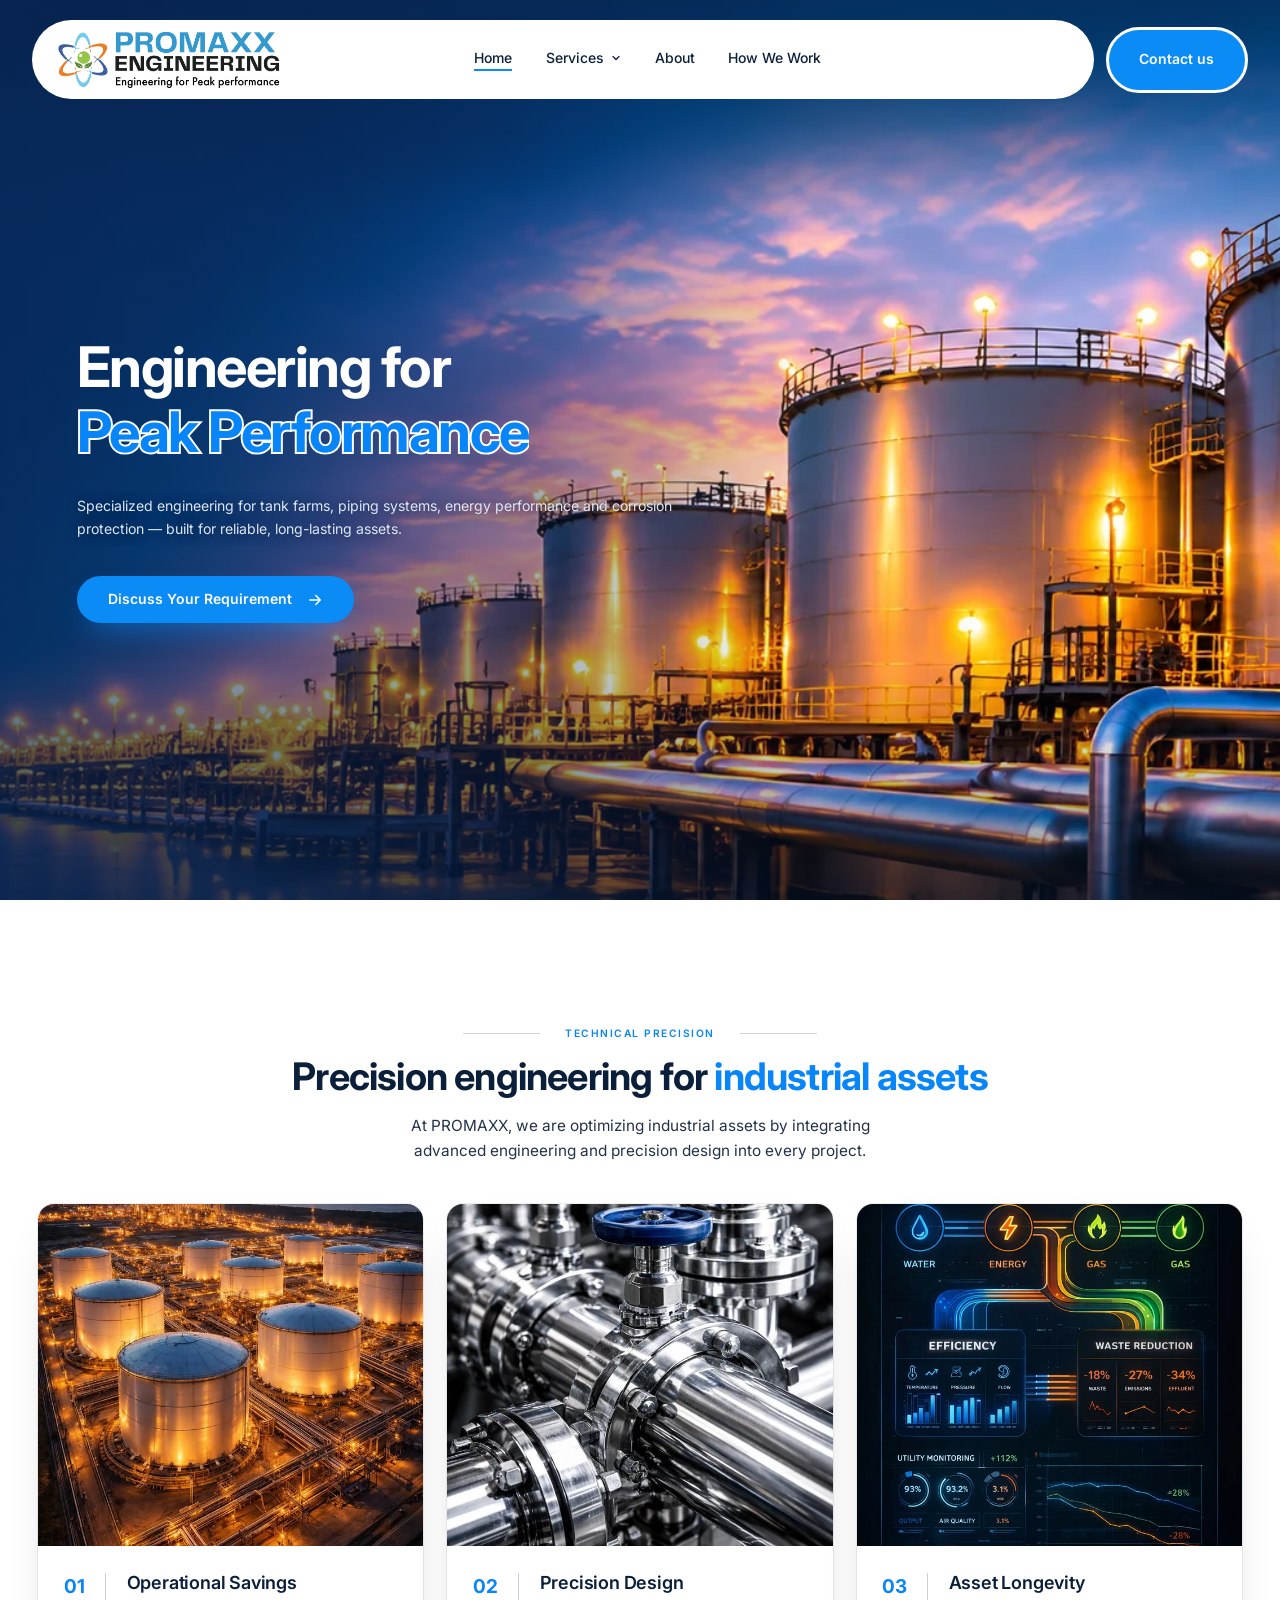
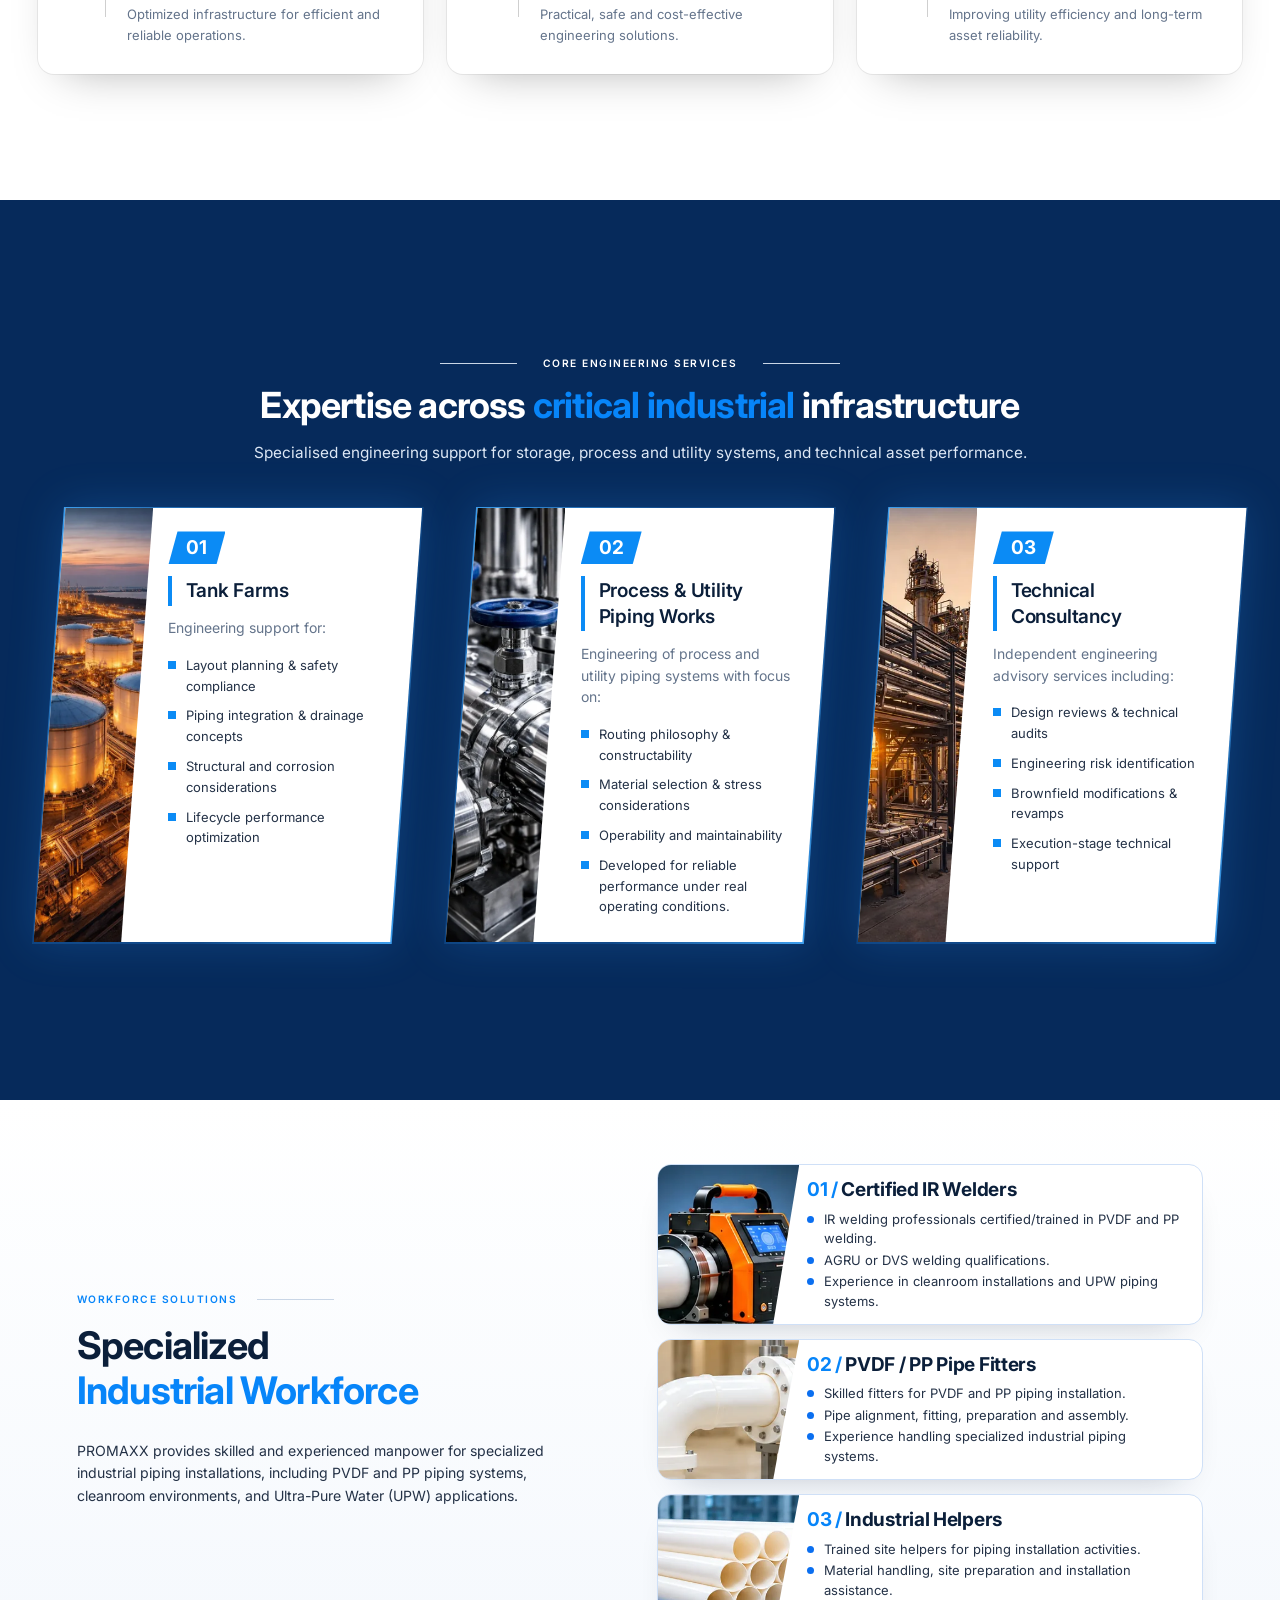
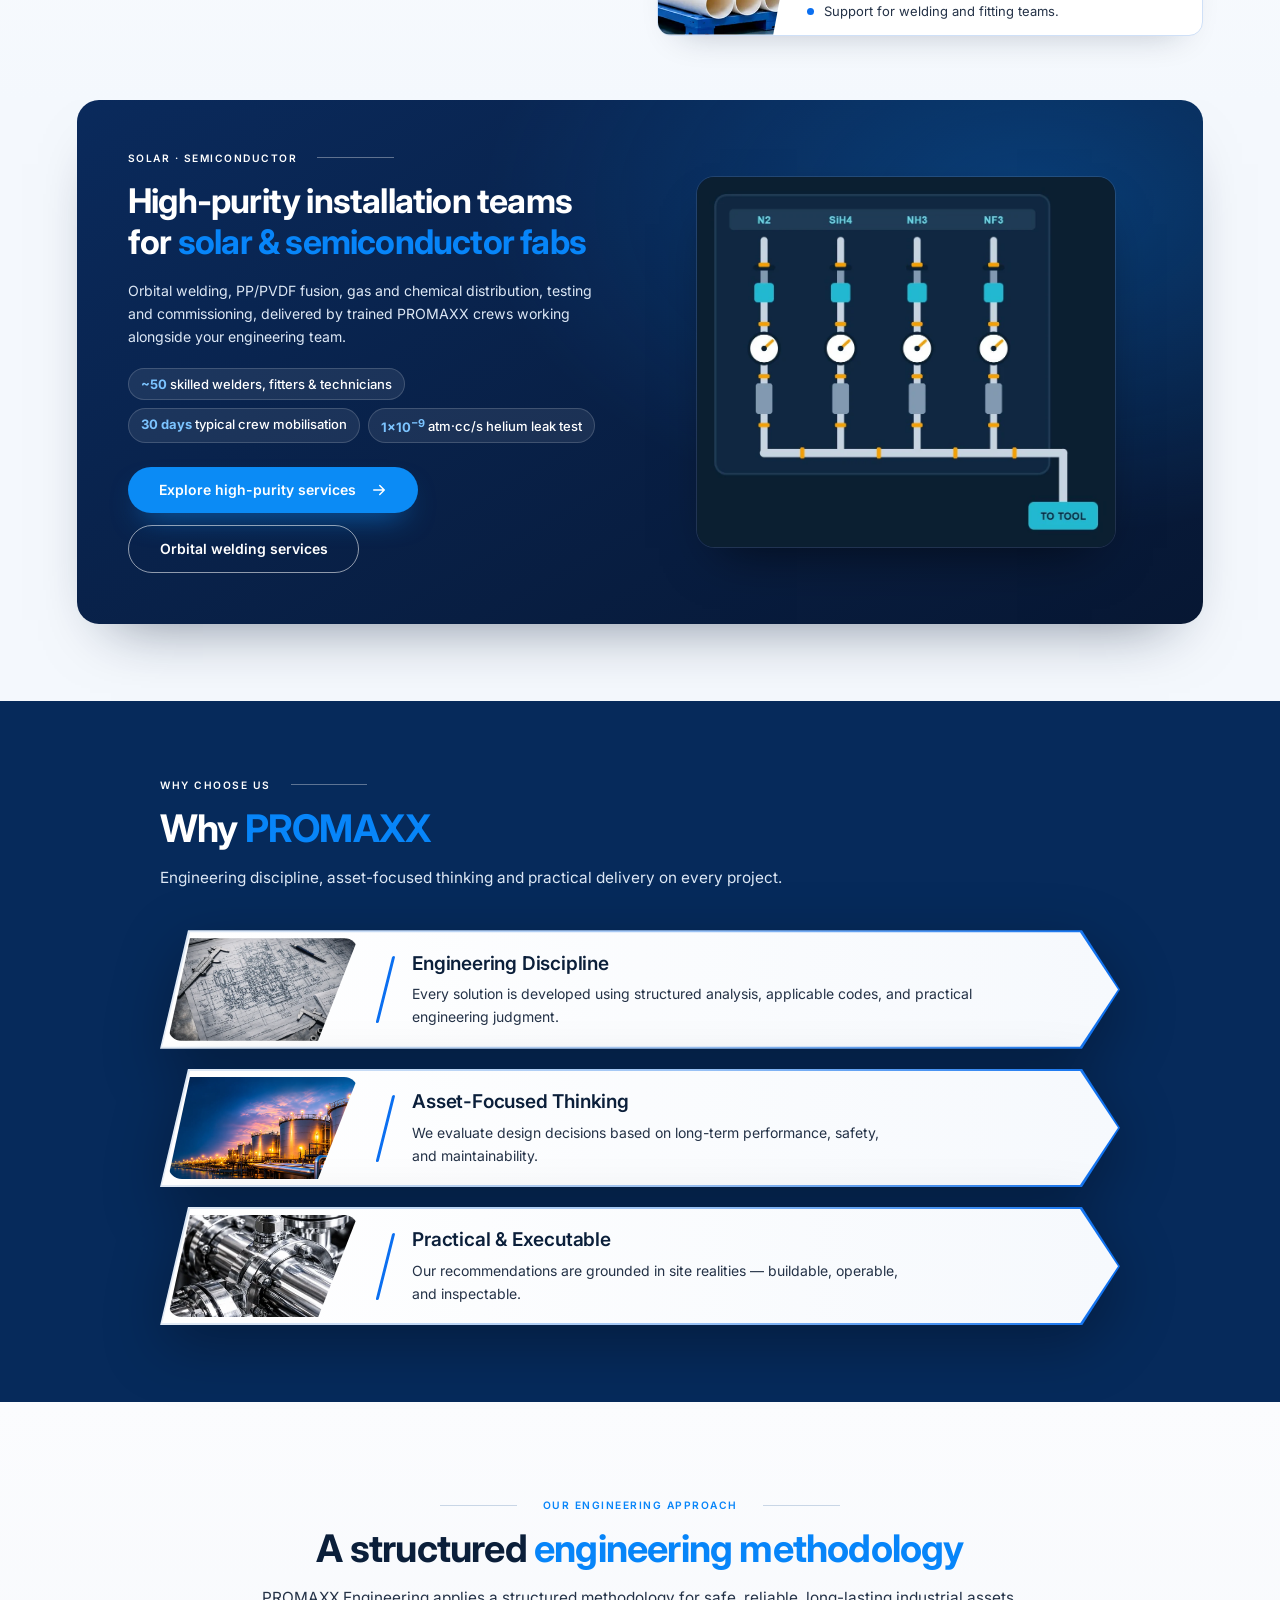
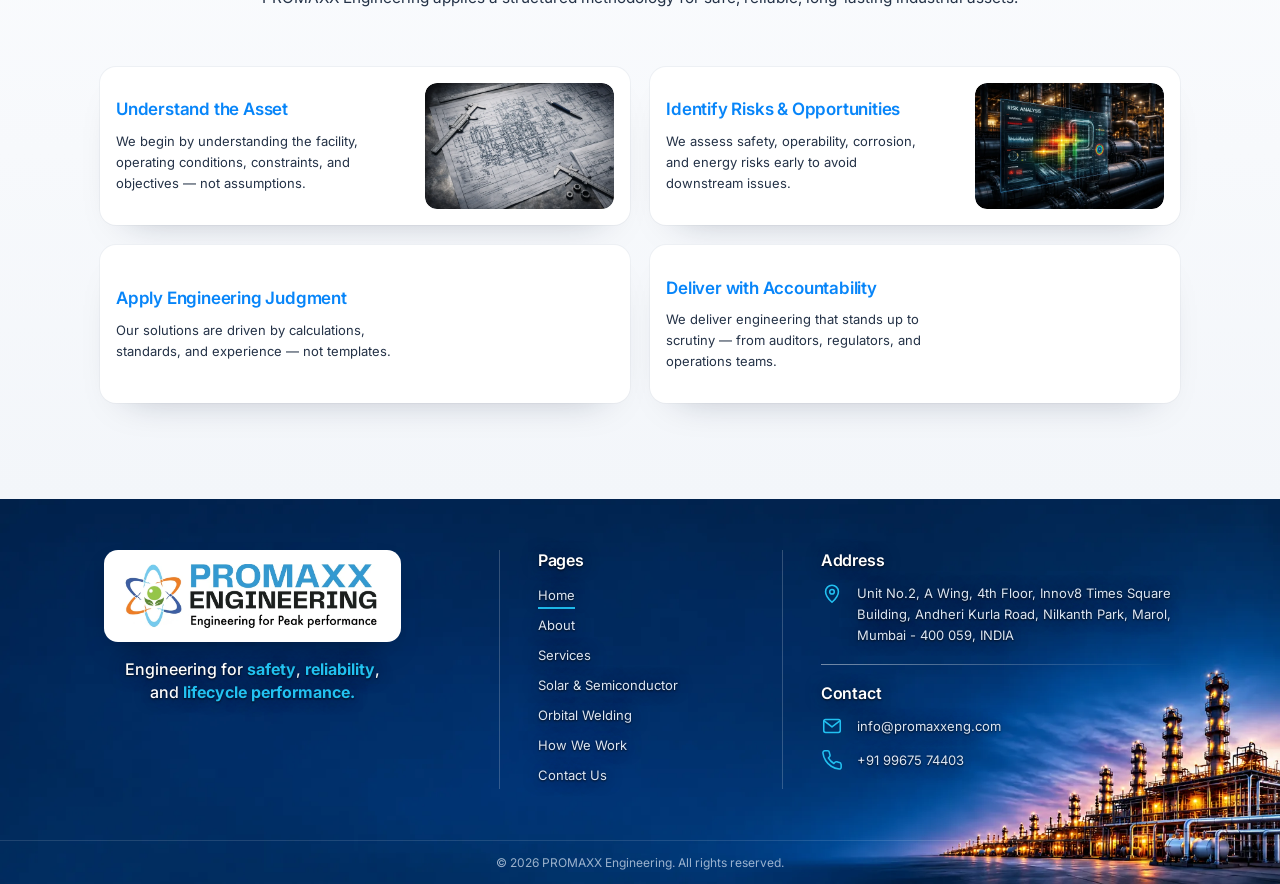
==== docs/index.html @ 9a7be591 "Move hosting to GitHub Pages: publish from docs/ on main Netlify Free now forces a "Powered by Netli" ====
<!DOCTYPE html>
<html lang="en">
<head>
<meta charset="utf-8">
<meta name="viewport" content="width=device-width, initial-scale=1">
<title>PROMAXX Engineering | Engineering for Peak Performance</title>
<meta name="description" content="PROMAXX Engineering delivers specialised engineering for tank farms, process and utility piping, technical consultancy and skilled industrial workforce — built for safe, reliable, long-lasting assets. Mumbai, India.">
<meta name="theme-color" content="#062a5b">
<link rel="canonical" href="https://promaxxeng.com/">
<meta property="og:type" content="website">
<meta property="og:site_name" content="PROMAXX Engineering">
<meta property="og:title" content="PROMAXX Engineering | Engineering for Peak Performance">
<meta property="og:description" content="Specialised engineering for tank farms, piping systems, energy performance and corrosion protection — built for reliable, long-lasting assets.">
<meta property="og:url" content="https://promaxxeng.com/">
<meta property="og:image" content="https://promaxxeng.com/og-image.jpg">
<meta property="og:image:width" content="1200">
<meta property="og:image:height" content="630">
<meta name="twitter:card" content="summary_large_image">
<link rel="icon" href="favicon.ico" sizes="any">
<link rel="icon" href="favicon-32.png" type="image/png" sizes="32x32">
<link rel="apple-touch-icon" href="apple-touch-icon.png">
<link rel="manifest" href="site.webmanifest">
<link rel="preconnect" href="https://fonts.googleapis.com">
<link rel="preconnect" href="https://fonts.gstatic.com" crossorigin>
<link href="https://fonts.googleapis.com/css2?family=Inter:wght@400;500;600;700;800&display=swap" rel="stylesheet">
<link rel="preload" as="image" href="img/home-hero-tanks-hd.webp" fetchpriority="high">
<link rel="stylesheet" href="css/style.css">
<script>
  (function (d) {
    if (window.matchMedia && !matchMedia('(prefers-reduced-motion: reduce)').matches && 'IntersectionObserver' in window) {
      d.documentElement.classList.add('motion');
      setTimeout(function () { if (!window.__promaxx) d.documentElement.classList.remove('motion'); }, 4000);
    }
  })(document);
</script>
<script type="application/ld+json">
{
  "@context": "https://schema.org",
  "@type": "ProfessionalService",
  "name": "PROMAXX Engineering",
  "slogan": "Engineering for Peak Performance",
  "url": "https://promaxxeng.com/",
  "logo": "https://promaxxeng.com/img/promaxx-logo.png",
  "image": "https://promaxxeng.com/og-image.jpg",
  "email": "info@promaxxeng.com",
  "telephone": "+91 99675 74403",
  "address": {
    "@type": "PostalAddress",
    "streetAddress": "Unit No.2, A Wing, 4th Floor, Innov8 Times Square Building, Andheri Kurla Road, Nilkanth Park, Marol",
    "addressLocality": "Mumbai",
    "postalCode": "400059",
    "addressRegion": "Maharashtra",
    "addressCountry": "IN"
  }
}
</script>
</head>
<body class="page-home">
<a class="skip-link" href="#main">Skip to content</a>
<div class="page">

<!-- ============================== HERO ============================== -->
<header class="hero hero-home" data-parallax-root>
  <div class="hero-media">
    <div class="slot kenburns" data-parallax>
      <img src="img/home-hero-tanks-hd.webp" width="2172" height="724" alt="Illuminated storage tank farm at dusk" fetchpriority="high" decoding="async">
    </div>
  </div>
  <div class="hero-light" aria-hidden="true"></div>
  <div class="hero-shade" aria-hidden="true"></div>

  <nav class="nav" data-reveal="fade" aria-label="Main">
    <div class="nav-pill">
      <a class="nav-logo" data-reveal="up" data-reveal-delay="100" href="index.html" aria-label="PROMAXX Engineering home">
        <img src="img/promaxx-logo.webp" width="869" height="216" alt="PROMAXX Engineering — Engineering for Peak performance">
      </a>
      <div class="nav-links" data-reveal-stagger="up" data-reveal-delay="200" data-reveal-step="100">
        <a href="index.html" aria-current="page">Home</a>
        <div class="nav-dd">
          <button class="nav-dd-btn" type="button" aria-expanded="false" aria-controls="dd-services">Services<svg width="12" height="12" viewBox="0 0 24 24" fill="none" stroke="currentColor" stroke-width="2.4" stroke-linecap="round" stroke-linejoin="round" aria-hidden="true"><path d="M6 9l6 6 6-6"/></svg></button>
          <div class="nav-dd-panel" id="dd-services">
            <a href="#services"><b>Core engineering</b><span>Tank farms, process piping, consultancy</span></a>
            <a href="solar-semiconductor.html"><b>Solar &amp; Semiconductor</b><span>High-purity installation teams</span></a>
            <a href="orbital-welding.html"><b>Orbital Welding</b><span>UHP gas lines and EP tubing</span></a>
          </div>
        </div>
        <a href="#why">About</a>
        <a href="#approach">How We Work</a>
      </div>
      <button class="nav-burger" type="button" aria-label="Open menu" aria-expanded="false" aria-controls="mobile-menu">
        <span></span><span></span><span></span>
      </button>
    </div>
    <a class="nav-cta" data-reveal="scale" data-reveal-delay="450" href="contact.html">Contact us</a>
  </nav>
  <div class="mobile-menu" id="mobile-menu">
    <a href="index.html" aria-current="page">Home</a>
    <span class="mm-label">Services</span>
    <a class="mm-sub" href="#services">Core engineering</a>
    <a class="mm-sub" href="solar-semiconductor.html">Solar &amp; Semiconductor</a>
    <a class="mm-sub" href="orbital-welding.html">Orbital Welding</a>
    <a href="#why">About</a>
    <a href="#approach">How We Work</a>
    <a class="mm-cta" href="contact.html">Contact us</a>
  </div>

  <div class="hero-body">
    <h1 class="hv hv-blue static">
      <span class="line"><span data-mask="200">Engineering for</span></span>
      <span class="line"><span data-mask="450" class="accent">Peak Performance</span></span>
    </h1>
    <p class="hero-text hv hv-white" data-reveal="up" data-reveal-delay="700">Specialized engineering for tank farms, piping systems, energy performance and corrosion protection — built for reliable, long-lasting assets.</p>
    <a class="btn-primary hc" data-reveal="up" data-reveal-delay="900" href="contact.html">Discuss Your Requirement<svg class="arrow" width="18" height="18" viewBox="0 0 24 24" fill="none" stroke="currentColor" stroke-width="2" stroke-linecap="round" stroke-linejoin="round" aria-hidden="true"><path d="M5 12h14M13 6l6 6-6 6"/></svg></a>
  </div>
</header>

<main id="main">

<!-- ============================== INTRO ============================== -->
<section class="intro" aria-labelledby="intro-title">
  <div class="eyebrow" data-reveal="up"><span class="ln"></span><span class="lbl">TECHNICAL PRECISION</span><span class="ln"></span></div>
  <h2 class="h2" id="intro-title" data-reveal="up" data-reveal-delay="100">Precision engineering for <span class="accent">industrial assets</span></h2>
  <p class="lead" data-reveal="up" data-reveal-delay="200">At PROMAXX, we are optimizing industrial assets by integrating advanced engineering and precision design into every project.</p>

  <div class="intro-grid" data-reveal-stagger="up" data-reveal-step="150">
    <article class="intro-card hc">
      <div class="media" data-reveal="scale" data-reveal-delay="100"><div class="slot ambient zoom"><img src="img/tank-farm-aerial.webp" width="683" height="1024" alt="Aerial view of an industrial tank farm" loading="lazy" decoding="async"></div></div>
      <div class="body">
        <span class="num" data-reveal="up" data-reveal-delay="250">01</span>
        <span class="sep" aria-hidden="true"></span>
        <div class="txt">
          <h3 class="hv hv-blue static">Operational Savings</h3>
          <p class="hv hv-blue">Optimized infrastructure for efficient and reliable operations.</p>
        </div>
      </div>
    </article>
    <article class="intro-card hc">
      <div class="media" data-reveal="scale" data-reveal-delay="100"><div class="slot ambient zoom"><img src="img/process-piping.webp" width="683" height="1024" alt="Stainless process piping and valves" loading="lazy" decoding="async"></div></div>
      <div class="body">
        <span class="num" data-reveal="up" data-reveal-delay="250">02</span>
        <span class="sep" aria-hidden="true"></span>
        <div class="txt">
          <h3 class="hv hv-blue static">Precision Design</h3>
          <p class="hv hv-blue">Practical, safe and cost-effective engineering solutions.</p>
        </div>
      </div>
    </article>
    <article class="intro-card hc">
      <div class="media" data-reveal="scale" data-reveal-delay="100"><div class="slot ambient zoom"><img src="img/utility-flow.webp" width="683" height="1024" alt="Utility efficiency monitoring dashboard" loading="lazy" decoding="async"></div></div>
      <div class="body">
        <span class="num" data-reveal="up" data-reveal-delay="250">03</span>
        <span class="sep" aria-hidden="true"></span>
        <div class="txt">
          <h3 class="hv hv-blue static">Asset Longevity</h3>
          <p class="hv hv-blue">Improving utility efficiency and long-term asset reliability.</p>
        </div>
      </div>
    </article>
  </div>
</section>

<!-- ============================== SERVICES ============================== -->
<section class="services" id="services" aria-labelledby="services-title">
  <div class="services-inner">
    <div class="eyebrow on-dark" data-reveal="up"><span class="ln"></span><span class="lbl">CORE ENGINEERING SERVICES</span><span class="ln"></span></div>
    <h2 class="h2 hv hv-blue static" id="services-title" data-reveal="up" data-reveal-delay="100">Expertise across <span class="accent">critical industrial</span> infrastructure</h2>
    <p class="lead hv hv-white" data-reveal="up" data-reveal-delay="200">Specialised engineering support for storage, process and utility systems, and technical asset performance.</p>

    <div class="svc-grid" data-reveal-stagger="up" data-reveal-delay="250" data-reveal-step="150">
      <article class="svc-card hc">
        <div class="svc-frame">
          <div class="svc-panel">
            <div class="svc-media"><div class="slot ambient zoom" data-reveal="mask-x" data-reveal-delay="150"><img src="img/tank-farm-aerial.webp" width="683" height="1024" alt="Tank farm at dusk" loading="lazy" decoding="async"></div></div>
            <div class="svc-body">
              <span class="svc-num" data-reveal="up" data-reveal-delay="250">01</span>
              <h3 class="hv hv-blue static" data-reveal="fade" data-reveal-delay="350">Tank Farms</h3>
              <p class="hv hv-blue">Engineering support for:</p>
              <ul class="svc-list" data-reveal-stagger="up" data-reveal-delay="450" data-reveal-step="80">
                <li class="hv hv-blue">Layout planning &amp; safety compliance</li>
                <li class="hv hv-blue">Piping integration &amp; drainage concepts</li>
                <li class="hv hv-blue">Structural and corrosion considerations</li>
                <li class="hv hv-blue">Lifecycle performance optimization</li>
              </ul>
            </div>
          </div>
        </div>
      </article>
      <article class="svc-card hc">
        <div class="svc-frame">
          <div class="svc-panel">
            <div class="svc-media"><div class="slot ambient zoom" data-reveal="mask-x" data-reveal-delay="150"><img src="img/process-piping.webp" width="683" height="1024" alt="Process piping and valve" loading="lazy" decoding="async"></div></div>
            <div class="svc-body">
              <span class="svc-num" data-reveal="up" data-reveal-delay="250">02</span>
              <h3 class="hv hv-blue static" data-reveal="fade" data-reveal-delay="350">Process &amp; Utility Piping Works</h3>
              <p class="hv hv-blue">Engineering of process and utility piping systems with focus on:</p>
              <ul class="svc-list" data-reveal-stagger="up" data-reveal-delay="450" data-reveal-step="80">
                <li class="hv hv-blue">Routing philosophy &amp; constructability</li>
                <li class="hv hv-blue">Material selection &amp; stress considerations</li>
                <li class="hv hv-blue">Operability and maintainability</li>
                <li class="hv hv-blue">Developed for reliable performance under real operating conditions.</li>
              </ul>
            </div>
          </div>
        </div>
      </article>
      <article class="svc-card hc">
        <div class="svc-frame">
          <div class="svc-panel">
            <div class="svc-media"><div class="slot ambient zoom" data-reveal="mask-x" data-reveal-delay="150"><img src="img/pipe-rack-dusk.webp" width="1024" height="683" alt="Refinery towers and pipe rack at dusk" loading="lazy" decoding="async"></div></div>
            <div class="svc-body">
              <span class="svc-num" data-reveal="up" data-reveal-delay="250">03</span>
              <h3 class="hv hv-blue static" data-reveal="fade" data-reveal-delay="350">Technical Consultancy</h3>
              <p class="hv hv-blue">Independent engineering advisory services including:</p>
              <ul class="svc-list" data-reveal-stagger="up" data-reveal-delay="450" data-reveal-step="80">
                <li class="hv hv-blue">Design reviews &amp; technical audits</li>
                <li class="hv hv-blue">Engineering risk identification</li>
                <li class="hv hv-blue">Brownfield modifications &amp; revamps</li>
                <li class="hv hv-blue">Execution-stage technical support</li>
              </ul>
            </div>
          </div>
        </div>
      </article>
    </div>
  </div>
</section>

<!-- ============================== WORKFORCE ============================== -->
<section class="workforce" id="workforce" aria-labelledby="wf-title">
  <div class="wf-grid">
    <div class="wf-intro" data-reveal="up">
      <div class="eyebrow start"><span class="lbl">WORKFORCE SOLUTIONS</span><span class="ln"></span></div>
      <h2 class="h2 hv hv-blue static" id="wf-title">Specialized<br><span class="accent">Industrial Workforce</span></h2>
      <p class="hv hv-blue">PROMAXX provides skilled and experienced manpower for specialized industrial piping installations, including PVDF and PP piping systems, cleanroom environments, and Ultra-Pure Water (UPW) applications.</p>
    </div>
    <div class="wf-cards" data-reveal-stagger="right" data-reveal-delay="120">
      <article class="wf-card hc">
        <div class="wf-media"><div class="slot ambient zoom"><img src="img/workforce-welder.webp" width="400" height="252" alt="IR welding machine joining PVDF pipe" loading="lazy" decoding="async"></div></div>
        <div class="wf-body">
          <h3 class="hv hv-blue static"><span class="accent">01 /</span> Certified IR Welders</h3>
          <ul class="wf-list">
            <li>IR welding professionals certified/trained in PVDF and PP welding.</li>
            <li>AGRU or DVS welding qualifications.</li>
            <li>Experience in cleanroom installations and UPW piping systems.</li>
          </ul>
        </div>
      </article>
      <article class="wf-card hc">
        <div class="wf-media"><div class="slot ambient zoom"><img src="img/workforce-fitter.webp" width="450" height="232" alt="PVDF pipe fitting and flange assembly" loading="lazy" decoding="async"></div></div>
        <div class="wf-body">
          <h3 class="hv hv-blue static"><span class="accent">02 /</span> PVDF / PP Pipe Fitters</h3>
          <ul class="wf-list">
            <li>Skilled fitters for PVDF and PP piping installation.</li>
            <li>Pipe alignment, fitting, preparation and assembly.</li>
            <li>Experience handling specialized industrial piping systems.</li>
          </ul>
        </div>
      </article>
      <article class="wf-card hc">
        <div class="wf-media"><div class="slot ambient zoom"><img src="img/workforce-pipes.webp" width="500" height="252" alt="Stacked PP pipes on a pallet" loading="lazy" decoding="async"></div></div>
        <div class="wf-body">
          <h3 class="hv hv-blue static"><span class="accent">03 /</span> Industrial Helpers</h3>
          <ul class="wf-list">
            <li>Trained site helpers for piping installation activities.</li>
            <li>Material handling, site preparation and installation assistance.</li>
            <li>Support for welding and fitting teams.</li>
          </ul>
        </div>
      </article>
    </div>
  </div>
</section>

<!-- ============================== HIGH-PURITY TEASER ============================== -->
<section class="hp-teaser" aria-labelledby="hp-teaser-title">
  <div class="hp-teaser-card" data-reveal="up">
    <div class="hp-teaser-txt">
      <div class="eyebrow start on-dark on-dark-soft"><span class="lbl">SOLAR · SEMICONDUCTOR</span><span class="ln"></span></div>
      <h2 class="h2" id="hp-teaser-title">High-purity installation teams for <span class="accent">solar &amp; semiconductor fabs</span></h2>
      <p>Orbital welding, PP/PVDF fusion, gas and chemical distribution, testing and commissioning, delivered by trained PROMAXX crews working alongside your engineering team.</p>
      <ul class="hp-chips">
        <li><b>~50</b> skilled welders, fitters &amp; technicians</li>
        <li><b>30 days</b> typical crew mobilisation</li>
        <li><b>1×10<sup>−9</sup></b> atm·cc/s helium leak test</li>
      </ul>
      <div class="btn-row">
        <a class="btn-primary hc" href="solar-semiconductor.html">Explore high-purity services<svg class="arrow" width="18" height="18" viewBox="0 0 24 24" fill="none" stroke="currentColor" stroke-width="2" stroke-linecap="round" stroke-linejoin="round" aria-hidden="true"><path d="M5 12h14M13 6l6 6-6 6"/></svg></a>
        <a class="btn-outline teaser-orbital" href="orbital-welding.html">Orbital welding services</a>
      </div>
    </div>
    <div class="hp-teaser-media"><img src="img/hp-gas-panel.webp" width="980" height="867" alt="Illustration of a gas distribution panel feeding process gas lines to a tool" loading="lazy" decoding="async"></div>
  </div>
</section>

<!-- ============================== WHY ============================== -->
<section class="why" id="why" aria-labelledby="why-title">
  <div class="why-inner">
    <div class="why-head" data-reveal="up">
      <div class="eyebrow start on-dark on-dark-soft"><span class="lbl">WHY CHOOSE US</span><span class="ln"></span></div>
      <h2 class="h2 hv hv-sky static" id="why-title">Why <span class="accent">PROMAXX</span></h2>
      <p class="lead">Engineering discipline, asset-focused thinking and practical delivery on every project.</p>
    </div>
    <div class="why-list" data-reveal-stagger="up" data-reveal-delay="120">
      <article class="why-card hc">
        <div class="why-frame"><div class="why-panel">
          <div class="why-media"><div class="slot ambient zoom"><img src="img/understand-asset.webp" width="1200" height="800" alt="Engineering blueprints and drawing tools" loading="lazy" decoding="async"></div></div>
          <span class="why-bar" aria-hidden="true"></span>
          <div class="why-txt">
            <h3 class="hv hv-blue static">Engineering Discipline</h3>
            <p class="hv hv-blue">Every solution is developed using structured analysis, applicable codes, and practical engineering judgment.</p>
          </div>
        </div></div>
      </article>
      <article class="why-card hc">
        <div class="why-frame"><div class="why-panel">
          <div class="why-media"><div class="slot ambient zoom"><img src="img/home-hero-tanks-hd.webp" width="2172" height="724" alt="Storage tanks at dusk" loading="lazy" decoding="async"></div></div>
          <span class="why-bar" aria-hidden="true"></span>
          <div class="why-txt">
            <h3 class="hv hv-blue static">Asset-Focused Thinking</h3>
            <p class="hv hv-blue">We evaluate design decisions based on long-term performance, safety, and maintainability.</p>
          </div>
        </div></div>
      </article>
      <article class="why-card hc">
        <div class="why-frame"><div class="why-panel">
          <div class="why-media"><div class="slot ambient zoom"><img src="img/process-piping.webp" width="683" height="1024" alt="Process piping" loading="lazy" decoding="async"></div></div>
          <span class="why-bar" aria-hidden="true"></span>
          <div class="why-txt">
            <h3 class="hv hv-blue static">Practical &amp; Executable</h3>
            <p class="hv hv-blue">Our recommendations are grounded in site realities — buildable, operable, and inspectable.</p>
          </div>
        </div></div>
      </article>
    </div>
  </div>
</section>

<!-- ============================== APPROACH ============================== -->
<section class="approach" id="approach" aria-labelledby="ap-title">
  <div class="eyebrow" data-reveal="up"><span class="ln"></span><span class="lbl">OUR ENGINEERING APPROACH</span><span class="ln"></span></div>
  <h2 class="h2" id="ap-title" data-reveal="up" data-reveal-delay="100">A structured <span class="accent">engineering methodology</span></h2>
  <p class="lead" data-reveal="up" data-reveal-delay="200">PROMAXX Engineering applies a structured methodology for safe, reliable, long-lasting industrial assets.</p>
  <div class="ap-grid" data-reveal-stagger="up" data-reveal-delay="150">
    <article class="ap-card hc">
      <div class="ap-txt">
        <h3 class="hv hv-ink static">Understand the Asset</h3>
        <p class="hv hv-blue">We begin by understanding the facility, operating conditions, constraints, and objectives — not assumptions.</p>
      </div>
      <div class="ap-media"><div class="slot r12 ambient zoom"><img src="img/understand-asset.webp" width="1200" height="800" alt="Engineering drawings" loading="lazy" decoding="async"></div></div>
    </article>
    <article class="ap-card hc">
      <div class="ap-txt">
        <h3 class="hv hv-ink static">Identify Risks &amp; Opportunities</h3>
        <p class="hv hv-blue">We assess safety, operability, corrosion, and energy risks early to avoid downstream issues.</p>
      </div>
      <div class="ap-media"><div class="slot r12 ambient zoom"><img src="img/identify-risks.webp" width="1200" height="800" alt="Risk analysis on a digital screen" loading="lazy" decoding="async"></div></div>
    </article>
    <article class="ap-card hc">
      <div class="ap-txt">
        <h3 class="hv hv-ink static">Apply Engineering Judgment</h3>
        <p class="hv hv-blue">Our solutions are driven by calculations, standards, and experience — not templates.</p>
      </div>
      <div class="ap-media"><div class="slot r12 ambient zoom"><img src="img/engineering-judgment.webp" width="1200" height="800" alt="Engineer reviewing plans" loading="lazy" decoding="async"></div></div>
    </article>
    <article class="ap-card hc">
      <div class="ap-txt">
        <h3 class="hv hv-ink static">Deliver with Accountability</h3>
        <p class="hv hv-blue">We deliver engineering that stands up to scrutiny — from auditors, regulators, and operations teams.</p>
      </div>
      <div class="ap-media"><div class="slot r12 ambient zoom"><img src="img/deliver-accountability.webp" width="1200" height="654" alt="Approved engineering document" loading="lazy" decoding="async"></div></div>
    </article>
  </div>
</section>

</main>

<!-- ============================== FOOTER ============================== -->
<footer class="footer" id="footer">
  <div class="footer-wrap">
    <div class="footer-bg" aria-hidden="true"></div>
    <div class="footer-inner" data-reveal="up">
      <div class="f-brand">
        <div class="f-logo"><img src="img/promaxx-logo.webp" width="869" height="216" alt="PROMAXX Engineering — Engineering for Peak performance" loading="lazy"></div>
        <p class="f-tag hv hv-white">Engineering for <b>safety</b>, <b>reliability</b>, and <b>lifecycle performance.</b></p>
      </div>
      <div class="f-col f-pages">
        <h4 class="hv hv-cyan static">Pages</h4>
        <div class="f-links">
          <a href="index.html" aria-current="page">Home</a>
          <a href="#why">About</a>
          <a href="#services">Services</a>
          <a href="solar-semiconductor.html">Solar &amp; Semiconductor</a>
          <a href="orbital-welding.html">Orbital Welding</a>
          <a href="#approach">How We Work</a>
          <a href="contact.html">Contact Us</a>
        </div>
      </div>
      <div class="f-col f-contact">
        <div class="f-group">
          <h4 class="hv hv-cyan static">Address</h4>
          <div class="f-row"><svg class="f-ico" width="22" height="22" viewBox="0 0 24 24" fill="none" stroke-width="1.7" stroke-linecap="round" stroke-linejoin="round" aria-hidden="true"><path d="M12 21s-7-6.2-7-11.5A7 7 0 0 1 19 9.5C19 14.8 12 21 12 21z"/><circle cx="12" cy="9.5" r="2.5"/></svg><p class="hv hv-white">Unit No.2, A Wing, 4th Floor, Innov8 Times Square Building, Andheri Kurla Road, Nilkanth Park, Marol, Mumbai - 400 059, INDIA</p></div>
        </div>
        <span class="f-rule" aria-hidden="true"></span>
        <div class="f-group">
          <h4 class="hv hv-cyan static">Contact</h4>
          <a class="f-link" href="mailto:info@promaxxeng.com"><svg class="f-ico" width="22" height="22" viewBox="0 0 24 24" fill="none" stroke-width="1.7" stroke-linecap="round" stroke-linejoin="round" aria-hidden="true"><rect x="3" y="5" width="18" height="14" rx="2"/><path d="M3.5 6.5l8.5 6.5 8.5-6.5"/></svg>info@promaxxeng.com</a>
          <a class="f-link" href="tel:+919967574403"><svg class="f-ico" width="22" height="22" viewBox="0 0 24 24" fill="none" stroke-width="1.7" stroke-linecap="round" stroke-linejoin="round" aria-hidden="true"><path d="M22 16.9v3a2 2 0 0 1-2.2 2 19.8 19.8 0 0 1-8.6-3.1 19.5 19.5 0 0 1-6-6A19.8 19.8 0 0 1 2.1 4.2 2 2 0 0 1 4.1 2h3a2 2 0 0 1 2 1.7c.1.9.4 1.8.7 2.7a2 2 0 0 1-.5 2.1L8 9.8a16 16 0 0 0 6 6l1.3-1.3a2 2 0 0 1 2.1-.5c.9.3 1.8.6 2.7.7a2 2 0 0 1 1.7 2z"/></svg>+91 99675 74403</a>
        </div>
      </div>
    </div>
    <div class="f-legal"><p>© <span data-year>2026</span> PROMAXX Engineering. All rights reserved.</p></div>
  </div>
</footer>

</div>
<script src="js/main.js" defer></script>
</body>
</html>
---- docs/css/style.css ----
/* =========================================================================
   PROMAXX Engineering — site stylesheet
   Recreated from the Claude Design handoff ("Promaxx Home" + "Contact Us").
   ========================================================================= */

:root {
  --navy-900: #071733;
  --navy-850: #071d3e;
  --navy-800: #07214d;
  --navy-700: #062a5b;
  --ink: #0B1F3A;
  --body: #243247;
  --muted: #64748B;
  --blue: #0B8BF5;
  --blue-text: #0785F9;
  --blue-dark: #0670C9;
  --blue-deep: #0B6FF0;
  --cyan: #22C1F1;
  --pale: #DCE7F5;
  --rule: #c9d6e6;
  --ease: cubic-bezier(.2, .7, .2, 1);
}

*, *::before, *::after { box-sizing: border-box; }
html, body { overflow-x: clip; }
html { scroll-padding-top: 110px; scroll-behavior: smooth; }
@media (prefers-reduced-motion: reduce) { html { scroll-behavior: auto; } }
body {
  margin: 0;
  font-family: 'Inter', system-ui, -apple-system, 'Segoe UI', sans-serif;
  text-rendering: optimizeLegibility;
  -webkit-font-smoothing: antialiased;
  color: var(--ink);
  background: #fff;
}
body.page-contact { background: #f2f2f2; }
h1, h2, h3, h4, p, li { overflow-wrap: break-word; }
img { display: block; max-width: 100%; }
a { color: var(--blue); text-decoration: none; }
a:hover { color: var(--blue-dark); }
button { font: inherit; }
:focus-visible { outline: 2px solid var(--blue); outline-offset: 3px; }

.page { width: 100%; overflow-x: hidden; }
.accent { color: var(--blue-text); }

.skip-link {
  position: absolute; left: 16px; top: -60px; z-index: 100;
  background: #fff; color: var(--ink); padding: 10px 16px; border-radius: 8px; font-weight: 600;
}
.skip-link:focus { top: 16px; }

/* Hover colour helpers (design: text shifts colour on hover) */
.hv { transition: color .25s ease; }
.hv-blue:hover { color: var(--blue-text); }
.hv-white:hover { color: #fff; }
.hv-ink:hover { color: var(--ink); }
.hv-sky:hover { color: #2E8BFF; }
.hv-cyan:hover { color: var(--cyan); }
.static { cursor: default; }

/* ---------- Image slot (cover-fit image filling its frame) ---------- */
.slot { position: absolute; inset: 0; display: block; transition: transform .7s var(--ease); }
.slot img { width: 100%; height: 100%; object-fit: cover; object-position: center; }
.slot.r12, .slot.r12 img { border-radius: 12px; }
.hc:hover .slot.zoom { transform: scale(1.04); }

/* ---------- Section label (eyebrow) ---------- */
.eyebrow { display: flex; align-items: center; justify-content: center; gap: clamp(12px, 2vw, 28px); }
.eyebrow .ln { width: clamp(32px, 6vw, 100px); height: 1px; background: var(--rule); flex: none; }
.eyebrow .lbl {
  font-size: clamp(10px, .8vw, 11px); font-weight: 600; letter-spacing: 1.5px; line-height: 1.4;
  white-space: nowrap; color: var(--blue-text);
}
.eyebrow.start { justify-content: flex-start; gap: clamp(12px, 1.6vw, 20px); }
.eyebrow.on-dark .lbl { color: #fff; }
.eyebrow.on-dark-soft .ln { background: rgba(255, 255, 255, .35); }

.h2 { margin: 0; font-size: clamp(29px, 3.2vw, 38px); font-weight: 700; line-height: 1.2; letter-spacing: -0.8px; }
.lead { margin: 0; font-size: clamp(14px, 1.2vw, 16px); font-weight: 400; line-height: 1.6; }

/* =========================================================================
   NAVIGATION
   ========================================================================= */
.nav {
  position: fixed; top: 0; left: 0; z-index: 60;
  width: 100%; max-width: 100vw;
  display: flex; align-items: center; gap: 12px;
  padding: 20px clamp(16px, 3vw, 32px);
  transition: padding .35s var(--ease);
}
.nav.scrolled { padding-top: 10px; padding-bottom: 10px; }
.nav-pill {
  flex: 1; min-width: 0;
  display: flex; align-items: center; justify-content: space-between; gap: 16px;
  background: #fff; border-radius: 999px; color: var(--ink);
  padding: clamp(8px, .9vw, 12px) clamp(8px, 2.6vw, 36px) clamp(8px, .9vw, 12px) clamp(10px, 1.3vw, 18px);
  transition: box-shadow .35s ease;
}
.nav.scrolled .nav-pill { box-shadow: 0 12px 30px -14px rgba(7, 23, 51, .35); }
.nav-logo { display: flex; align-items: center; padding-left: 8px; transition: opacity .3s ease; }
.nav-logo:hover { opacity: .8; }
.nav-logo img { height: clamp(40px, 4.4vw, 64px); width: auto; max-width: 100%; }

.nav-links {
  flex: 1; display: flex; justify-content: center; gap: clamp(14px, 2.6vw, 48px);
  font-size: 14px; font-weight: 500; line-height: 1.4; white-space: nowrap;
  padding-right: clamp(0px, 5vw, 90px);
}
.nav-links a {
  color: var(--ink); padding-bottom: 4px;
  background: linear-gradient(var(--blue), var(--blue)) left bottom / 0% 2px no-repeat;
  transition: color .25s ease, background-size .35s var(--ease);
}
.nav-links a:hover { color: var(--blue-text); background-size: 100% 2px; }
.nav-links a[aria-current="page"] { background-size: 100% 2px; }

.nav-cta {
  flex: none; background: var(--blue); color: #fff; border-radius: 999px;
  padding: clamp(16px, 1.7vw, 24px) clamp(20px, 2.4vw, 34px);
  font-size: 14px; font-weight: 600; line-height: 1.2; white-space: nowrap; border: 3px solid #fff;
  transition: background .25s ease, box-shadow .3s ease, translate .3s ease;
}
.nav-cta:hover { background: var(--blue-dark); color: #fff; box-shadow: 0 10px 28px -6px rgba(11, 139, 245, .7); translate: 0 -2px; }
.nav-cta[aria-current="page"] { text-decoration: underline; text-underline-offset: 4px; }

.nav-burger {
  display: none; width: 44px; height: 44px; flex: none; border-radius: 999px;
  border: 1px solid #e2e2e2; background: #fff; cursor: pointer;
  flex-direction: column; align-items: center; justify-content: center; gap: 5px; padding: 0;
  transition: border-color .2s ease;
}
.nav-burger:hover { border-color: var(--blue); }
.nav-burger span { width: 18px; height: 2px; background: #141414; border-radius: 2px; transition: transform .3s var(--ease), opacity .2s ease; }
.nav-burger[aria-expanded="true"] span:nth-child(1) { transform: translateY(7px) rotate(45deg); }
.nav-burger[aria-expanded="true"] span:nth-child(2) { opacity: 0; }
.nav-burger[aria-expanded="true"] span:nth-child(3) { transform: translateY(-7px) rotate(-45deg); }

.mobile-menu {
  position: fixed; z-index: 59; top: 92px;
  left: clamp(16px, 3vw, 32px); right: clamp(16px, 3vw, 32px);
  background: #fff; border-radius: 20px; padding: 12px;
  display: none; flex-direction: column; color: var(--ink);
  box-shadow: 0 24px 48px -20px rgba(0, 0, 0, .5);
}
.mobile-menu.open { display: flex; animation: menuIn .28s var(--ease); }
@keyframes menuIn { from { opacity: 0; translate: 0 -8px; } to { opacity: 1; translate: 0 0; } }
.mobile-menu a { padding: 14px 16px; font-size: 17px; font-weight: 500; color: var(--ink); border-radius: 12px; }
.mobile-menu a:hover { background: #f2f2f2; color: var(--blue-text); }
.mobile-menu a.mm-cta { margin-top: 8px; padding: 16px; text-align: center; font-size: 16px; font-weight: 600; background: var(--blue); color: #fff; border-radius: 999px; }
.mobile-menu a.mm-cta:hover { background: var(--blue-dark); color: #fff; }

/* Services dropdown */
.nav-dd { position: relative; }
.nav-dd-btn {
  font: inherit; color: var(--ink); background: linear-gradient(var(--blue), var(--blue)) left bottom / 0% 2px no-repeat;
  border: 0; padding: 0 0 4px; margin: 0; cursor: pointer; display: inline-flex; align-items: center; gap: 6px;
  transition: color .25s ease, background-size .35s var(--ease);
}
.nav-dd-btn:hover, .nav-dd.open .nav-dd-btn { color: var(--blue-text); background-size: 100% 2px; }
.nav-dd-btn.is-current { background-size: 100% 2px; }
.nav-dd-btn svg { transition: transform .25s ease; }
.nav-dd.open .nav-dd-btn svg { transform: rotate(180deg); }
.nav-dd-panel {
  position: absolute; z-index: 61; top: calc(100% + 18px); left: 50%; translate: -50% 0; width: 300px;
  display: none; flex-direction: column; gap: 2px; padding: 8px; white-space: normal;
  background: #fff; border-radius: 16px; box-shadow: 0 24px 48px -18px rgba(7, 23, 51, .45), 0 0 0 1px #e8edf3;
}
.nav-dd-panel::before { content: ""; position: absolute; left: 0; right: 0; top: -18px; height: 18px; } /* hover bridge */
.nav-dd.open .nav-dd-panel { display: flex; animation: menuIn .22s var(--ease); }
@media (hover: hover) { .nav-dd:hover .nav-dd-panel { display: flex; } }
.nav-links .nav-dd-panel a {
  display: flex; flex-direction: column; gap: 2px; padding: 11px 14px; border-radius: 10px; background: none; color: var(--ink);
  transition: background-color .2s ease;
}
.nav-links .nav-dd-panel a:hover { background: #f1f6fd; }
.nav-dd-panel b { font-size: 14px; font-weight: 600; }
.nav-dd-panel span { font-size: 12.5px; font-weight: 400; color: var(--muted); }
.nav-links .nav-dd-panel a[aria-current="page"] b { color: var(--blue-text); }

.mobile-menu { max-height: calc(100vh - 110px); max-height: calc(100svh - 110px); overflow-y: auto; }
.mobile-menu .mm-label { padding: 12px 16px 4px; font-size: 12px; font-weight: 600; letter-spacing: 1.2px; text-transform: uppercase; color: var(--muted); }
.mobile-menu a.mm-sub { padding: 11px 16px 11px 28px; font-size: 16px; }
.mobile-menu a[aria-current="page"]:not(.mm-cta) { color: var(--blue-text); }

@media (max-width: 899.98px) {
  .nav-links, .nav-cta { display: none; }
  .nav-burger { display: flex; }
}

/* =========================================================================
   HERO (shared by Home + Contact)
   ========================================================================= */
.hero {
  position: relative; display: flex; flex-direction: column; color: #fff;
  background: linear-gradient(160deg, #0a2a5c 0%, #0b2350 45%, var(--navy-900) 100%);
}
.hero-home { height: 100vh; height: 100svh; min-height: 600px; }
.hero-contact { min-height: 100vh; min-height: 100svh; }
.hero-media { position: absolute; inset: 0; overflow: hidden; }
.hero-media .slot { transition: translate 1.2s var(--ease); }
.hero-light {
  position: absolute; inset: 0; pointer-events: none; mix-blend-mode: screen; opacity: .5;
  background: radial-gradient(45% 55% at 72% 42%, rgba(255, 196, 130, .22), rgba(255, 196, 130, 0) 70%);
}
.hero-shade { position: absolute; inset: 0; pointer-events: none; }
.hero-home .hero-shade {
  background:
    linear-gradient(90deg, rgba(10, 38, 86, .6) 0%, rgba(10, 38, 86, .4) max(30%, min(520px, 60%)), rgba(10, 38, 86, 0) max(55%, min(800px, 90%))),
    linear-gradient(180deg, rgba(7, 23, 51, .45) 0%, rgba(7, 23, 51, 0) 25%, rgba(7, 23, 51, 0) 75%, rgba(7, 23, 51, .5) 100%);
}
.hero-contact .hero-shade {
  background:
    linear-gradient(90deg, rgba(10, 38, 86, .55) 0%, rgba(10, 38, 86, .35) max(30%, min(520px, 60%)), rgba(10, 38, 86, 0) max(55%, min(800px, 90%))),
    linear-gradient(180deg, rgba(7, 23, 51, .35) 0%, rgba(7, 23, 51, 0) 30%, rgba(7, 23, 51, 0) 70%, rgba(7, 23, 51, .6) 100%);
}
.hero-body {
  position: relative; flex: 1; width: 100%; max-width: 1440px; margin: 0 auto;
  display: flex; flex-direction: column; justify-content: center; align-items: flex-start; text-align: left;
  pointer-events: none;
}
.hero-home .hero-body { padding: calc(clamp(24px, 4vh, 48px) + 96px) clamp(20px, 6vw, 110px) clamp(48px, 8vh, 80px); }
.hero-contact .hero-body { padding: calc(clamp(56px, 9vh, 110px) + 96px) clamp(20px, 6vw, 110px) clamp(110px, 16vh, 150px); }
.hero h1 {
  margin: 0; pointer-events: auto; font-size: clamp(36px, 5.2vw, 56px); font-weight: 700; line-height: 1.08; letter-spacing: -1.5px;
}
.hero h1 .line { display: block; overflow: hidden; padding-bottom: .08em; }
.hero h1 .line > span { display: inline-block; }
/* Blue hero words get a white outline so they stay readable over the bright sky.
   paint-order draws the stroke under the fill, so only the outer half shows. */
.hero h1 .accent {
  -webkit-text-stroke: .07em #fff;
  paint-order: stroke fill;
}
.hero-text {
  max-width: min(600px, 100%); color: var(--pale); text-wrap: pretty; text-shadow: 0 1px 12px rgba(7, 23, 51, .6);
  pointer-events: auto; font-size: clamp(14px, 1.1vw, 15px); font-weight: 400; line-height: 1.65;
}
.hero-home .hero-text { margin: clamp(18px, 3vh, 28px) 0 clamp(24px, 4vh, 40px); }
.hero-contact .hero-text { margin: clamp(18px, 3vh, 28px) 0 0; }
.hero-text strong { font-weight: 600; color: #fff; }

.btn-primary {
  pointer-events: auto; display: inline-flex; align-items: center; gap: 14px;
  background: var(--blue); color: #fff; border-radius: 999px;
  padding: clamp(14px, 1.6vh, 18px) clamp(24px, 2.4vw, 32px);
  font-size: 14px; font-weight: 600; line-height: 1.2;
  box-shadow: 0 14px 30px -14px rgba(11, 139, 245, .8);
  transition: background .2s ease, translate .2s ease, box-shadow .3s ease;
}
.btn-primary:hover { background: var(--blue-dark); color: #fff; translate: 0 -2px; box-shadow: 0 18px 34px -12px rgba(11, 139, 245, .85); }
.arrow { transition: translate .3s var(--ease); flex: none; }
.hc:hover .arrow { translate: 4px 0; }

/* =========================================================================
   HOME — INTRO
   ========================================================================= */
.intro {
  min-height: 100vh; min-height: 100svh;
  padding: clamp(28px, 4vh, 56px) clamp(16px, 3vw, 48px);
  display: flex; flex-direction: column; align-items: center; justify-content: center; text-align: center;
}
.intro .h2, .approach .h2 { margin-top: clamp(10px, 1.5vh, 16px); max-width: 900px; text-wrap: balance; }
.intro .lead, .approach .lead { margin-top: clamp(10px, 1.6vh, 18px); max-width: 820px; color: var(--body); text-wrap: balance; }
.intro-grid {
  margin-top: clamp(24px, 4.5vh, 56px); width: 100%; max-width: 1240px; display: grid;
  grid-template-columns: repeat(auto-fit, minmax(clamp(calc(33.333% - 24px), calc((760px - 100%) * 999), 100%), 1fr));
  gap: clamp(16px, 2vw, 24px); align-items: stretch;
}
.intro-card {
  display: flex; flex-direction: column; background: #fff; border-radius: 16px; overflow: hidden;
  box-shadow: 0 20px 44px -26px rgba(0, 0, 0, .35), 0 0 0 1px #efefef;
  transition: translate .35s ease, box-shadow .35s ease;
}
.intro-card:hover { translate: 0 -5px; box-shadow: 0 28px 56px -26px rgba(0, 0, 0, .45), 0 0 0 1px #e4e4e4; }
.intro-card .media { position: relative; width: 100%; height: clamp(200px, 38vh, 420px); overflow: hidden; }
.intro-card .body {
  display: flex; align-items: flex-start; gap: clamp(14px, 1.6vw, 22px); text-align: left;
  padding: clamp(20px, 2vw, 26px) clamp(18px, 2vw, 28px) clamp(22px, 2.2vw, 30px);
}
.intro-card .num { flex: none; font-size: 19px; font-weight: 700; color: var(--blue-text); line-height: 1; padding-top: 6px; letter-spacing: -.01em; }
.intro-card .sep { flex: none; width: 1px; align-self: stretch; max-height: 44px; background: #cfcfcf; margin-top: 2px; }
.intro-card .txt { display: flex; flex-direction: column; gap: 8px; min-width: 0; }
.intro-card h3 { margin: 0; font-size: 18px; font-weight: 600; line-height: 1.35; letter-spacing: -0.2px; }
.intro-card p { margin: 0; color: var(--muted); text-wrap: pretty; font-size: 13px; font-weight: 400; line-height: 1.6; }

/* =========================================================================
   HOME — SERVICES
   ========================================================================= */
.services {
  position: relative; overflow: hidden; background: var(--navy-700); color: #fff;
  min-height: 100vh; min-height: 100svh; display: flex; flex-direction: column; justify-content: center;
  padding: clamp(40px, 6vh, 72px) clamp(16px, 3vw, 32px);
}
.services-inner { position: relative; width: 100%; max-width: 1440px; margin: 0 auto; display: flex; flex-direction: column; align-items: center; text-align: center; }
.services .h2 { margin-top: clamp(10px, 1.5vh, 16px); font-size: clamp(29px, 3vw, 36px); text-wrap: balance; }
.services .lead { margin-top: clamp(10px, 1.6vh, 18px); color: var(--pale); max-width: 900px; text-wrap: balance; }
.svc-grid {
  margin-top: clamp(24px, 4.5vh, 56px); width: 100%; display: grid; text-align: left;
  grid-template-columns: repeat(auto-fit, minmax(clamp(calc(33.333% - 24px), calc((1100px - 100%) * 999), 100%), 1fr));
  gap: clamp(16px, 1.6vw, 24px);
}
.svc-card { filter: drop-shadow(0 0 22px rgba(46, 155, 255, .22)); transition: translate .35s ease, filter .35s ease; }
.svc-card:hover { translate: 0 -6px; filter: drop-shadow(0 0 30px rgba(46, 155, 255, .45)); }
.svc-frame {
  height: 100%; padding: 1.5px;
  clip-path: polygon(32px 0, 100% 0, calc(100% - 32px) 100%, 0 100%);
  background: linear-gradient(120deg, #46adff 0%, rgba(46, 155, 255, .2) 35%, rgba(46, 155, 255, .2) 65%, #46adff 100%);
  transition: filter .4s ease;
}
.svc-card:hover .svc-frame { filter: brightness(1.25) saturate(1.15); }
.svc-panel { height: 100%; clip-path: polygon(32px 0, 100% 0, calc(100% - 32px) 100%, 0 100%); background: #fff; display: flex; flex-wrap: wrap; }
.svc-media { position: relative; flex: 1 1 28%; min-width: 110px; min-height: 200px; clip-path: polygon(0 0, 100% 0, calc(100% - 32px) 100%, 0 100%); }
.svc-body {
  flex: 2.6 1 62%; min-width: 210px; display: flex; flex-direction: column; gap: clamp(8px, 1.3vh, 14px);
  padding: clamp(18px, 2.6vh, 28px) clamp(36px, 3vw, 48px) clamp(20px, 2.8vh, 30px) clamp(14px, 1.2vw, 20px);
}
.svc-num {
  align-self: flex-start; background: var(--blue); color: #fff; font-weight: 700; font-size: 19px; line-height: 1; padding: 7px 18px;
  clip-path: polygon(9px 0, 100% 0, calc(100% - 9px) 100%, 0 100%);
}
.svc-body h3 {
  margin: 0; border-left: 4px solid var(--blue); padding: 2px 0 2px 14px; color: var(--ink);
  font-size: clamp(18px, 1.5vw, 19px); font-weight: 600; line-height: 1.35; letter-spacing: -0.2px;
}
.svc-body p { margin: 0; color: var(--muted); font-size: 14px; font-weight: 400; line-height: 1.55; }
.svc-list { margin: 4px 0 0; padding: 0; list-style: none; display: flex; flex-direction: column; gap: clamp(6px, 1vh, 10px); }
.svc-list li { display: flex; gap: 10px; color: var(--body); font-size: 13px; font-weight: 400; line-height: 1.6; }
.svc-list li::before { content: ""; flex: none; width: 8px; height: 8px; background: var(--blue); margin-top: 6px; }

/* =========================================================================
   HOME — WORKFORCE
   ========================================================================= */
.workforce {
  position: relative; overflow: hidden; background: linear-gradient(180deg, #ffffff 0%, #f4f8fd 100%);
  padding: clamp(40px, 5vw, 64px) clamp(20px, 6vw, 110px);
}
.wf-grid {
  max-width: 1240px; margin: 0 auto; display: grid; align-items: center; gap: clamp(20px, 2.6vw, 36px);
  grid-template-columns: repeat(auto-fit, minmax(clamp(calc(40% - 18px), calc((760px - 100%) * 999), 100%), 1fr));
}
.wf-intro { display: flex; flex-direction: column; gap: clamp(10px, 1.4vw, 16px); }
.wf-intro p { margin: clamp(4px, 1vw, 10px) 0 0; color: var(--body); max-width: 500px; text-wrap: pretty; font-size: clamp(14px, 1.1vw, 15px); font-weight: 400; line-height: 1.6; }
.wf-cards { display: flex; flex-direction: column; gap: clamp(10px, 1.2vw, 14px); }
.wf-card {
  position: relative; display: flex; align-items: stretch; background: #fff; border-radius: 14px;
  border: 1.5px solid #cfe0f7; box-shadow: 0 18px 36px -24px rgba(13, 27, 51, .3); overflow: hidden;
  transition: translate .35s ease, box-shadow .35s ease, border-color .35s ease;
}
.wf-card:hover { translate: 0 -4px; border-color: var(--blue-deep); box-shadow: 0 24px 44px -22px rgba(11, 111, 240, .35); }
.wf-media { position: relative; flex: 0 0 clamp(90px, 26%, 170px); min-height: clamp(88px, 8vw, 110px); clip-path: polygon(0 0, 100% 0, calc(100% - 26px) 100%, 0 100%); }
.wf-body { flex: 1; min-width: 0; display: flex; flex-direction: column; gap: 8px; padding: clamp(10px, 1vw, 14px) clamp(14px, 1.6vw, 20px) clamp(10px, 1vw, 14px) clamp(4px, .6vw, 8px); }
.wf-body h3 { margin: 0; color: var(--ink); font-size: clamp(18px, 1.5vw, 19px); font-weight: 700; line-height: 1.25; letter-spacing: -0.3px; }
.wf-list { margin: 0; padding: 0; list-style: none; display: flex; flex-direction: column; gap: 2px; }
.wf-list li { display: flex; gap: 10px; color: var(--body); font-size: 13px; font-weight: 400; line-height: 1.5; transition: color .25s ease; }
.wf-list li:hover { color: var(--blue-text); }
.wf-list li::before { content: ""; flex: none; width: 7px; height: 7px; border-radius: 999px; background: var(--blue-deep); margin-top: 6px; }

/* =========================================================================
   HOME — WHY PROMAXX
   ========================================================================= */
.why { background: var(--navy-700); padding: clamp(48px, 6vw, 80px) clamp(16px, 4vw, 48px); }
.why-inner { max-width: 960px; margin: 0 auto; display: flex; flex-direction: column; gap: clamp(24px, 3.5vw, 40px); }
.why-head { display: flex; flex-direction: column; gap: clamp(10px, 1.2vw, 14px); }
.why-head .h2 { color: #fff; }
.why-head .lead { color: var(--pale); max-width: 760px; text-wrap: pretty; }
.why-list { display: flex; flex-direction: column; gap: clamp(12px, 1.6vw, 20px); }
.why-card { filter: drop-shadow(0 18px 30px rgba(0, 0, 0, .3)); transition: translate .35s ease, filter .35s ease; }
.why-card:hover { translate: 6px 0; filter: drop-shadow(0 22px 36px rgba(11, 111, 240, .22)); }
.why-frame, .why-panel { clip-path: polygon(28px 0, calc(100% - clamp(24px, 3vw, 38px)) 0, 100% 50%, calc(100% - clamp(24px, 3vw, 38px)) 100%, 0 100%); }
.why-frame { padding: 2px; background: linear-gradient(90deg, #e3ebf5 0%, #9cc3f5 55%, var(--blue-deep) 100%); }
.why-panel {
  background: linear-gradient(90deg, #ffffff 0%, #f6f9fd 100%); display: flex; align-items: center;
  gap: clamp(14px, 2vw, 28px); padding: 6px clamp(32px, 4vw, 52px) 6px 6px;
}
.why-media {
  position: relative; flex: 0 0 clamp(96px, 24%, 190px); align-self: stretch; min-height: clamp(80px, 8vw, 104px);
  clip-path: polygon(22px 0, 100% 0, calc(100% - 40px) 100%, 0 100%); border-radius: 14px; overflow: hidden;
}
.why-bar { flex: none; width: 3px; align-self: stretch; margin: clamp(10px, 1.4vw, 18px) 0; background: var(--blue-deep); border-radius: 2px; transform: skewX(-14deg); }
.why-txt { flex: 1; min-width: 0; display: flex; flex-direction: column; gap: 6px; padding: clamp(8px, 1vw, 12px) 0; }
.why-txt h3 { margin: 0; color: var(--ink); font-size: clamp(18px, 1.5vw, 19px); font-weight: 600; line-height: 1.35; letter-spacing: -0.2px; }
.why-txt p { margin: 0; color: var(--body); max-width: 560px; text-wrap: pretty; font-size: 14px; font-weight: 400; line-height: 1.65; }
/* Narrow screens: cards get taller, so the skewed bar leans further — keep text clear of it */
@media (max-width: 640px) {
  .why-txt { padding-left: 14px; }
}

/* =========================================================================
   HOME — APPROACH
   ========================================================================= */
.approach {
  background: linear-gradient(180deg, #fbfcfe 0%, #f3f6fa 100%);
  padding: clamp(56px, 8vw, 96px) clamp(16px, 3vw, 32px);
  display: flex; flex-direction: column; align-items: center; text-align: center;
}
.ap-grid {
  margin-top: clamp(36px, 5vw, 56px); width: 100%; max-width: 1080px; display: grid; text-align: left;
  grid-template-columns: repeat(auto-fit, minmax(min(100%, 420px), 1fr)); gap: clamp(14px, 1.6vw, 22px);
}
.ap-card {
  background: #fff; border-radius: 16px; padding: clamp(12px, 1.3vw, 16px);
  display: flex; flex-wrap: wrap; gap: clamp(12px, 1.4vw, 18px); align-items: center;
  box-shadow: 0 18px 40px -28px rgba(13, 27, 51, .35), 0 0 0 1px #edf0f4;
  transition: translate .35s ease, box-shadow .35s ease;
}
.ap-card:hover { translate: 0 -6px; box-shadow: 0 28px 56px -28px rgba(13, 27, 51, .45), 0 0 0 1px #dfe6ee; }
.ap-txt { flex: 1 1 200px; min-width: 0; display: flex; flex-direction: column; gap: 10px; }
.ap-txt h3 { margin: 0; color: var(--blue-text); font-size: 17px; font-weight: 600; line-height: 1.35; letter-spacing: -0.2px; }
.ap-txt p { margin: 0; color: var(--body); max-width: 320px; text-wrap: pretty; font-size: 13px; font-weight: 400; line-height: 1.6; }
.ap-media { position: relative; flex: 0 1 38%; min-width: 150px; max-width: 260px; aspect-ratio: 1.5 / 1; overflow: hidden; border-radius: 12px; }
/* Phones: image wraps under the text — let it span the card instead of a small left thumbnail */
@media (max-width: 520px) {
  .ap-media { flex: 1 1 100%; max-width: none; aspect-ratio: 16 / 9; }
}

/* =========================================================================
   CONTACT — cards + form
   ========================================================================= */
.contact-cards { position: relative; z-index: 2; padding: 0 clamp(16px, 3.5vw, 52px); transform: translateY(72px); }
.contact-cards-grid { max-width: 1340px; margin: 0 auto; display: grid; grid-template-columns: repeat(auto-fit, minmax(min(100%, 360px), 1fr)); gap: clamp(12px, 2vw, 20px); }
.c-card {
  display: flex; align-items: center; gap: clamp(14px, 2vw, 20px); padding: clamp(18px, 2.5vw, 28px);
  background: #fff; border: 1px solid #fff; border-radius: 16px; color: var(--ink);
  box-shadow: 0 18px 40px -24px rgba(0, 0, 0, .35); transition: border-color .25s ease;
}
.c-card:hover { border-color: var(--blue); color: var(--ink); }
.c-icon { flex: none; width: clamp(44px, 5vw, 56px); height: clamp(44px, 5vw, 56px); border-radius: 999px; background: #E8F3FE; display: flex; align-items: center; justify-content: center; }
.c-txt { flex: 1; min-width: 0; display: flex; flex-direction: column; gap: 6px; }
.c-lbl { font-size: 13px; font-weight: 600; letter-spacing: 1.2px; text-transform: uppercase; color: var(--muted); }
.c-val { font-size: 19px; font-weight: 500; overflow-wrap: anywhere; }

.contact-section { background: #f2f2f2; padding: clamp(112px, 12vw, 136px) clamp(16px, 3.5vw, 52px) clamp(64px, 10vw, 140px); }
.form {
  max-width: 1340px; margin: 0 auto; background: #fff; border-radius: 20px; padding: clamp(24px, 3.5vw, 46px);
  display: grid; grid-template-columns: 1fr 1fr;
  gap: clamp(22px, 2.6vw, 30px) clamp(22px, 3vw, 36px); box-shadow: 0 24px 60px -36px rgba(13, 27, 51, .3);
}
@media (max-width: 760px) { .form { grid-template-columns: 1fr; } }
.form[hidden], .sent[hidden] { display: none; }
.field { display: flex; gap: clamp(12px, 1.4vw, 18px); min-width: 0; }
.field.full, .form-actions, .form-status { grid-column: 1 / -1; }
.field-icon {
  flex: none; width: clamp(44px, 4vw, 52px); height: clamp(44px, 4vw, 52px); border-radius: 12px; background: #E6F1FC;
  display: flex; align-items: center; justify-content: center; margin-top: clamp(30px, 2.6vw, 34px); transition: background .3s ease;
}
.field-icon svg { stroke: #0a4a94; transition: stroke .3s ease; }
.field:focus-within .field-icon { background: var(--blue-text); }
.field:focus-within .field-icon svg { stroke: #fff; }
.field label { flex: 1; min-width: 0; display: flex; flex-direction: column; gap: 10px; }
.field .lbl { font-size: 14px; font-weight: 500; color: var(--ink); }
.field .req { color: #C62828; }
.input {
  font: inherit; font-size: 15px; padding: clamp(14px, 1.5vw, 18px) clamp(14px, 1.6vw, 20px); width: 100%; min-width: 0;
  border: 1px solid #d5dde8; border-radius: 12px; outline: none; background: #fff; color: var(--ink);
  transition: border-color .2s ease, box-shadow .2s ease;
}
.input::placeholder { color: #8a8a8a; }
.input:focus { border-color: var(--blue); box-shadow: 0 0 0 4px rgba(11, 139, 245, .12); }
textarea.input { resize: vertical; min-height: 140px; }
.field.has-error .input { border-color: #C62828; }
.err { font-size: 13px; color: #C62828; }
.err:empty { display: none; }
.hp { position: absolute; left: -9999px; width: 1px; height: 1px; overflow: hidden; }
.form-status { display: none; margin: 0; padding: 14px 18px; border-radius: 12px; background: #FDECEC; color: #8E1B1B; font-size: 14px; line-height: 1.5; }
.form.show-status .form-status { display: block; }
.form-status a { color: #8E1B1B; font-weight: 600; text-decoration: underline; }
.btn-submit {
  font-size: 14px; font-weight: 600; line-height: 1.2; background: #0a4a94; color: #fff; border: none; border-radius: 999px;
  padding: 18px 36px; cursor: pointer; display: inline-flex; align-items: center; gap: 14px;
  box-shadow: 0 14px 28px -14px rgba(10, 74, 148, .7);
  transition: background .25s ease, translate .25s ease, box-shadow .3s ease;
}
.btn-submit:hover { background: #073a75; translate: 0 -3px; box-shadow: 0 18px 32px -14px rgba(10, 74, 148, .85); }
.btn-submit:disabled { cursor: progress; opacity: .85; }

.sent {
  max-width: 1340px; margin: 0 auto; background: #fff; border-radius: 20px; padding: 80px 32px;
  display: flex; flex-direction: column; align-items: center; text-align: center; gap: 16px;
}
.sent .tick { width: 52px; height: 52px; border-radius: 999px; background: var(--blue); color: #fff; display: flex; align-items: center; justify-content: center; }
.sent h2 { margin: 0; font-weight: 500; font-size: 28px; }
.sent p { margin: 0; font-size: 16px; color: var(--muted); max-width: 440px; line-height: 1.55; }
.btn-ghost { margin-top: 12px; font-size: 14px; background: transparent; color: var(--ink); border: 1px solid #d4d4d4; border-radius: 999px; padding: 12px 22px; cursor: pointer; transition: border-color .2s ease, color .2s ease; }
.btn-ghost:hover { border-color: var(--blue); color: var(--blue-text); }

/* =========================================================================
   FOOTER
   ========================================================================= */
.footer { background: var(--navy-800); }
.footer-wrap { position: relative; overflow: hidden; background: var(--navy-850); color: #fff; }
.footer-bg { position: absolute; inset: 0; pointer-events: none; background: var(--navy-800) url('../img/footer-bg-final.webp') right bottom / cover no-repeat; }
.footer-inner {
  position: relative; max-width: 1320px; margin: 0 auto; display: flex; flex-wrap: wrap; gap: clamp(24px, 2.6vw, 32px) 0;
  padding: clamp(36px, 4vw, 56px) clamp(20px, 3.5vw, 48px);
  text-shadow: 0 1px 2px rgba(0, 0, 0, .75), 0 0 16px rgba(7, 29, 62, .95);
}
.f-brand { flex: 1.2 1 260px; display: flex; flex-direction: column; align-items: center; text-align: center; gap: 12px; padding-right: clamp(0px, 3vw, 40px); }
.f-logo { background: #fff; border-radius: 14px; padding: clamp(10px, 1.2vw, 14px) clamp(14px, 1.6vw, 20px); box-shadow: 0 12px 30px -16px rgba(0, 0, 0, .6); }
.f-logo img { height: clamp(52px, 5vw, 72px); width: auto; max-width: 100%; }
.f-tag { margin: 4px 0 0; max-width: 320px; text-wrap: balance; font-size: 16px; font-weight: 500; line-height: 1.4; }
.f-tag b { color: var(--cyan); font-weight: 700; }
.f-col { border-left: 1px solid rgba(255, 255, 255, .2); display: flex; flex-direction: column; }
.f-pages { flex: .7 1 170px; padding: 0 clamp(20px, 3vw, 48px); gap: 16px; }
.f-contact { flex: 1.2 1 260px; padding: 0 clamp(20px, 3vw, 40px); gap: 18px; max-width: 460px; }
.f-col h4 { margin: 0; font-size: 16px; font-weight: 600; line-height: 1.3; letter-spacing: -0.2px; }
.f-links { display: flex; flex-direction: column; gap: 8px; }
.f-links a {
  align-self: flex-start; color: var(--pale); font-size: 13px; font-weight: 400; padding-bottom: 4px;
  border-bottom: 2px solid transparent; transition: color .25s ease, border-color .25s ease;
}
.f-links a:hover { color: var(--cyan); border-color: var(--cyan); }
.f-links a[aria-current="page"] { border-color: var(--cyan); }
.f-group { display: flex; flex-direction: column; gap: 12px; }
.f-row { display: flex; gap: 14px; align-items: flex-start; }
.f-row p { margin: 0; color: var(--pale); max-width: 330px; font-size: 13px; font-weight: 400; line-height: 1.6; }
.f-rule { height: 1px; max-width: 360px; background: linear-gradient(90deg, rgba(255, 255, 255, .45), rgba(255, 255, 255, 0)); }
.f-link { display: flex; align-items: center; gap: 14px; color: var(--pale); font-size: 13px; transition: color .25s ease; }
.f-link:hover { color: var(--cyan); }
.f-ico { flex: none; stroke: var(--cyan); }
.f-legal {
  position: relative; border-top: 1px solid rgba(255, 255, 255, .12); color: rgba(220, 231, 245, .7);
  font-size: 12px; text-align: center; padding: 14px clamp(20px, 3.5vw, 48px);
}
.f-legal p { margin: 0; }

/* Footer stacks to one column on phones: drop the column rules */
@media (max-width: 640px) {
  .footer-bg::after {
    content: ""; position: absolute; inset: 0;
    background: linear-gradient(180deg, rgba(7, 29, 62, .55) 0%, rgba(7, 29, 62, .7) 45%, rgba(7, 29, 62, .45) 100%);
  }
  .f-col { border-left: 0; padding-left: 0; padding-right: 0; }
  .f-pages, .f-contact { flex-basis: 100%; }
  .footer-inner { padding-left: 24px; padding-right: 24px; }
}

/* =========================================================================
   SHARED — outline button (dark backgrounds)
   ========================================================================= */
.btn-outline {
  pointer-events: auto; display: inline-flex; align-items: center; gap: 12px; border-radius: 999px;
  padding: clamp(14px, 1.6vh, 18px) clamp(24px, 2.4vw, 32px);
  font-size: 14px; font-weight: 600; line-height: 1.2; color: #fff; border: 1.5px solid rgba(255, 255, 255, .55);
  transition: border-color .2s ease, background .2s ease;
}
.btn-outline:hover { color: #fff; border-color: #fff; background: rgba(255, 255, 255, .08); }
.btn-row { display: flex; flex-wrap: wrap; gap: 12px; }

/* =========================================================================
   HOME — HIGH-PURITY TEASER (links to the Solar & Semiconductor page)
   ========================================================================= */
.hp-teaser { background: #f4f8fd; padding: 0 clamp(20px, 6vw, 110px) clamp(48px, 6vw, 80px); }
.hp-teaser-card {
  max-width: 1240px; margin: 0 auto; border-radius: 22px; overflow: hidden; color: #fff;
  background: radial-gradient(70% 90% at 85% 20%, rgba(11, 139, 245, .28), rgba(11, 139, 245, 0) 70%), linear-gradient(150deg, #0a2a5c 0%, var(--navy-900) 100%);
  box-shadow: 0 30px 60px -34px rgba(7, 23, 51, .55);
  display: grid; grid-template-columns: repeat(auto-fit, minmax(min(100%, 380px), 1fr)); align-items: center;
  gap: clamp(24px, 3vw, 48px); padding: clamp(28px, 4vw, 56px);
}
.hp-teaser-txt { display: flex; flex-direction: column; gap: clamp(12px, 1.4vw, 16px); min-width: 0; }
.hp-teaser .h2 { color: #fff; font-size: clamp(26px, 2.8vw, 34px); text-wrap: balance; }
.hp-teaser p { margin: 0; color: var(--pale); font-size: clamp(14px, 1.1vw, 15px); line-height: 1.65; max-width: 560px; }
.hp-chips { display: flex; flex-wrap: wrap; gap: 8px; margin: 4px 0 8px; padding: 0; list-style: none; }
.hp-chips li {
  font-size: 13px; font-weight: 500; color: #fff; padding: 7px 12px; border-radius: 999px;
  background: rgba(255, 255, 255, .08); border: 1px solid rgba(255, 255, 255, .16);
}
.hp-chips b { color: #7cc4ff; font-weight: 700; }
.hp-teaser .btn-primary { align-self: flex-start; }
.hp-teaser-media { justify-self: center; width: 100%; max-width: 420px; }
.hp-teaser-media img, .hp-hero-visual img {
  width: 100%; height: auto; border-radius: 18px; border: 1px solid rgba(255, 255, 255, .1);
  box-shadow: 0 24px 50px -24px rgba(0, 0, 0, .6);
}

/* =========================================================================
   SOLAR & SEMICONDUCTOR PAGE
   ========================================================================= */
.hero-hp { min-height: auto; }
.hero-hp .hp-hero-inner {
  position: relative; width: 100%; max-width: 1240px; margin: 0 auto;
  padding: calc(clamp(32px, 6vh, 64px) + 104px) clamp(20px, 4vw, 48px) clamp(48px, 7vh, 80px);
  display: flex; flex-direction: column; gap: clamp(32px, 5vh, 56px);
}
.hp-hero-grid { display: grid; grid-template-columns: repeat(auto-fit, minmax(min(100%, 420px), 1fr)); gap: clamp(28px, 4vw, 56px); align-items: center; }
.hp-hero-txt { display: flex; flex-direction: column; gap: clamp(14px, 2vh, 20px); min-width: 0; }
.hero-hp h1 { font-size: clamp(32px, 4.1vw, 50px); line-height: 1.1; letter-spacing: -1.2px; text-wrap: balance; }
.hero-hp h1 .accent { -webkit-text-stroke: 0; } /* plain navy behind it: no outline needed */
.hero-hp .hero-text { margin: 0; max-width: 560px; }
.hp-hero-visual { justify-self: center; width: 100%; max-width: 470px; }
.hp-stats { display: grid; grid-template-columns: repeat(auto-fit, minmax(min(100%, 210px), 1fr)); gap: 12px; margin: 0; padding: 0; list-style: none; }
.hp-stats li {
  display: flex; flex-direction: column; gap: 4px; padding: 18px 20px; border-radius: 14px;
  background: rgba(255, 255, 255, .06); border: 1px solid rgba(255, 255, 255, .12);
}
.hp-stats .v { font-size: clamp(24px, 2.4vw, 30px); font-weight: 700; letter-spacing: -.5px; line-height: 1.15; color: #fff; }
.hp-stats .v sup { font-size: .55em; vertical-align: super; line-height: 0; }
.hp-stats .l { font-size: 13px; color: var(--pale); line-height: 1.45; }

/* Shared section shells */
.hp-section { padding: clamp(56px, 8vw, 96px) clamp(16px, 4vw, 48px); }
.hp-inner { max-width: 1240px; margin: 0 auto; display: flex; flex-direction: column; }
.hp-head { display: flex; flex-direction: column; align-items: center; text-align: center; gap: clamp(10px, 1.5vh, 16px); }
.hp-head .h2 { max-width: 900px; text-wrap: balance; }
.hp-head .lead { max-width: 760px; color: var(--body); text-wrap: balance; }
.hp-head.on-dark .h2 { color: #fff; }
.hp-head.on-dark .lead { color: var(--pale); }
.hp-body { margin-top: clamp(32px, 5vw, 56px); }
.hp-light { background: linear-gradient(180deg, #fbfcfe 0%, #f3f6fa 100%); }
.hp-dark { background: var(--navy-700); color: #fff; }

/* Capabilities */
.hp-cap-grid { display: grid; grid-template-columns: repeat(auto-fit, minmax(min(100%, 300px), 1fr)); gap: clamp(16px, 2vw, 24px); }
.hp-cap {
  display: flex; flex-direction: column; background: #fff; border-radius: 16px; overflow: hidden;
  box-shadow: 0 20px 44px -26px rgba(0, 0, 0, .3), 0 0 0 1px #edf0f4; transition: translate .35s ease, box-shadow .35s ease;
}
.hp-cap:hover { translate: 0 -5px; box-shadow: 0 28px 56px -26px rgba(0, 0, 0, .4), 0 0 0 1px #dfe6ee; }
.hp-cap-media { background: #E9F4F8; aspect-ratio: 762 / 423; overflow: hidden; }
.hp-cap-media img { width: 100%; height: 100%; object-fit: cover; transition: transform .7s var(--ease); }
.hp-cap:hover .hp-cap-media img { transform: scale(1.04); }
.hp-cap-body { display: flex; flex-direction: column; gap: 8px; padding: clamp(18px, 2vw, 24px) clamp(18px, 2vw, 26px) clamp(20px, 2.2vw, 28px); }
.hp-cap h3 { margin: 0; font-size: 18px; font-weight: 600; line-height: 1.35; letter-spacing: -.2px; color: var(--ink); }
.hp-cap p { margin: 0; font-size: 14px; line-height: 1.6; color: var(--muted); text-wrap: pretty; }

/* Systems */
.hp-sys-grid { display: grid; grid-template-columns: repeat(auto-fit, minmax(min(100%, 420px), 1fr)); gap: clamp(16px, 2vw, 24px); }
.hp-sys {
  background: #fff; color: var(--ink); border-radius: 18px; padding: clamp(22px, 2.6vw, 32px);
  box-shadow: 0 0 0 1.5px rgba(70, 173, 255, .35), 0 0 30px rgba(46, 155, 255, .18); display: flex; flex-direction: column; gap: 16px;
}
.hp-sys h3 { margin: 0; font-size: clamp(18px, 1.6vw, 20px); font-weight: 600; letter-spacing: -.2px; border-left: 4px solid var(--blue); padding: 2px 0 2px 14px; }
.hp-list { margin: 0; padding: 0; list-style: none; display: flex; flex-direction: column; gap: 10px; }
.hp-list li { display: flex; gap: 12px; font-size: 14px; line-height: 1.55; color: var(--body); }
.hp-list li::before { content: ""; flex: none; width: 8px; height: 8px; background: var(--blue); margin-top: 7px; }
.hp-list sub { font-size: .72em; line-height: 0; }

/* Industries */
.hp-ind-grid { display: grid; grid-template-columns: repeat(auto-fit, minmax(min(100%, 230px), 1fr)); gap: clamp(16px, 2vw, 24px); }
.hp-ind { border-top: 3px solid var(--blue); padding-top: 18px; display: flex; flex-direction: column; gap: 8px; }
.hp-ind h3 { margin: 0; font-size: 17px; font-weight: 600; line-height: 1.35; color: var(--ink); }
.hp-ind p { margin: 0; font-size: 14px; line-height: 1.6; color: var(--muted); }

/* Engagement model */
.hp-eng-grid { display: grid; grid-template-columns: repeat(auto-fit, minmax(min(100%, 230px), 1fr)); gap: clamp(14px, 1.6vw, 20px); counter-reset: eng; }
.hp-eng {
  border-radius: 16px; padding: clamp(20px, 2.2vw, 28px); border: 1px solid rgba(255, 255, 255, .14);
  background: rgba(255, 255, 255, .04); display: flex; flex-direction: column; gap: 10px; transition: border-color .3s ease, background .3s ease;
}
.hp-eng:hover { border-color: rgba(70, 173, 255, .6); background: rgba(255, 255, 255, .07); }
.hp-eng .n { font-size: 34px; font-weight: 700; line-height: 1; color: var(--blue-text); letter-spacing: -1px; }
.hp-eng h3 { margin: 6px 0 0; font-size: 17px; font-weight: 600; line-height: 1.35; color: #fff; }
.hp-eng p { margin: 0; font-size: 14px; line-height: 1.6; color: var(--pale); }

/* Quality & safety */
.hp-quality { display: grid; grid-template-columns: repeat(auto-fit, minmax(min(100%, 400px), 1fr)); gap: clamp(28px, 4vw, 64px); align-items: start; }
.hp-quality .hp-head { align-items: flex-start; text-align: left; }
.hp-std { margin: 0; padding: 0; list-style: none; border-top: 1px solid #dfe6ee; }
.hp-std li { display: flex; flex-wrap: wrap; justify-content: space-between; gap: 4px 24px; padding: 16px 0; border-bottom: 1px solid #dfe6ee; font-size: 14px; line-height: 1.5; }
.hp-std b { font-weight: 600; color: var(--ink); }
.hp-std span { color: var(--muted); text-align: right; }

/* Process & utility engineering */
.hp-proc-grid { display: grid; grid-template-columns: repeat(auto-fit, minmax(min(100%, 230px), 1fr)); gap: clamp(14px, 1.6vw, 20px); }
.hp-proc {
  background: #fff; border-radius: 14px; padding: clamp(18px, 2vw, 24px); display: flex; flex-direction: column; gap: 8px;
  box-shadow: 0 18px 40px -28px rgba(13, 27, 51, .35), 0 0 0 1px #edf0f4;
}
.hp-proc h3 { margin: 0; font-size: 17px; font-weight: 600; color: var(--blue-text); }
.hp-proc p { margin: 0; font-size: 14px; line-height: 1.6; color: var(--body); }
.hp-more { margin-top: clamp(20px, 3vw, 28px); align-self: center; font-weight: 600; font-size: 14px; display: inline-flex; align-items: center; gap: 10px; color: var(--blue-text); }
.hp-more:hover { color: var(--blue-dark); }

/* Call to action */
.hp-cta { background: linear-gradient(120deg, #0B6FF0 0%, var(--blue) 100%); color: #fff; padding: clamp(40px, 6vw, 72px) clamp(16px, 4vw, 48px); }
.hp-cta-inner { max-width: 1240px; margin: 0 auto; display: flex; flex-wrap: wrap; align-items: center; justify-content: space-between; gap: 24px 40px; }
.hp-cta .h2 { color: #fff; font-size: clamp(26px, 2.8vw, 34px); text-wrap: balance; }
.hp-cta p { margin: 10px 0 0; color: #EAF4FF; font-size: clamp(14px, 1.2vw, 16px); line-height: 1.6; max-width: 620px; }
.btn-light {
  display: inline-flex; align-items: center; gap: 12px; border-radius: 999px; padding: 16px 28px; font-size: 14px; font-weight: 600;
  background: #fff; color: #0a4a94; box-shadow: 0 14px 28px -14px rgba(7, 23, 51, .5); transition: translate .2s ease, box-shadow .3s ease;
}
.btn-light:hover { color: #0a4a94; translate: 0 -2px; box-shadow: 0 18px 32px -14px rgba(7, 23, 51, .6); }
.hp-cta .btn-outline { border-color: rgba(255, 255, 255, .7); }

.hp-cap-link { margin-top: 4px; align-self: flex-start; display: inline-flex; align-items: center; gap: 8px; font-size: 14px; font-weight: 600; color: var(--blue-text); }
.hp-cap-link:hover { color: var(--blue-dark); }
.hp-teaser .btn-row { align-items: center; }

/* =========================================================================
   ORBITAL WELDING PAGE
   ========================================================================= */
.ow-why-grid { display: grid; grid-template-columns: repeat(auto-fit, minmax(min(100%, 250px), 1fr)); gap: clamp(14px, 1.6vw, 20px); }
.ow-why {
  background: #fff; border-radius: 16px; padding: clamp(20px, 2.2vw, 26px); display: flex; flex-direction: column; gap: 10px;
  box-shadow: 0 18px 40px -28px rgba(13, 27, 51, .35), 0 0 0 1px #edf0f4; transition: translate .35s ease, box-shadow .35s ease;
}
.ow-why:hover { translate: 0 -5px; box-shadow: 0 28px 56px -28px rgba(13, 27, 51, .45), 0 0 0 1px #dfe6ee; }
.ow-ico { width: 46px; height: 46px; border-radius: 12px; background: #E6F1FC; display: grid; place-items: center; }
.ow-ico svg { stroke: #0a4a94; }
.ow-why h3 { margin: 4px 0 0; font-size: 17px; font-weight: 600; color: var(--ink); }
.ow-why p { margin: 0; font-size: 14px; line-height: 1.6; color: var(--muted); }

.ow-split { display: grid; grid-template-columns: repeat(auto-fit, minmax(min(100%, 420px), 1fr)); gap: clamp(28px, 4vw, 56px); align-items: center; }
.ow-split .hp-head { align-items: flex-start; text-align: left; }
.ow-media { border-radius: 18px; overflow: hidden; background: #E9F4F8; box-shadow: 0 24px 50px -30px rgba(13, 27, 51, .45), 0 0 0 1px #e3ebf3; }
.ow-media img { width: 100%; height: auto; }

.ow-gas-grid { display: grid; grid-template-columns: repeat(auto-fit, minmax(min(100%, 220px), 1fr)); gap: clamp(14px, 1.6vw, 20px); }
.ow-gas { border-radius: 16px; padding: clamp(18px, 2vw, 24px); border: 1px solid rgba(255, 255, 255, .14); background: rgba(255, 255, 255, .04); display: flex; flex-direction: column; gap: 12px; }
.ow-gas h3 { margin: 0; font-size: 16px; font-weight: 600; color: #fff; }
.ow-gas ul { margin: 0; padding: 0; list-style: none; display: flex; flex-wrap: wrap; gap: 6px; }
.ow-gas li { font-size: 13px; font-weight: 500; color: #fff; padding: 5px 10px; border-radius: 8px; background: rgba(11, 139, 245, .18); border: 1px solid rgba(70, 173, 255, .35); }
.ow-gas sub { font-size: .72em; line-height: 0; }
.ow-note { margin: clamp(18px, 2.4vw, 26px) 0 0; text-align: center; font-size: 14px; color: var(--pale); }

.ow-steps { list-style: none; margin: clamp(32px, 5vw, 56px) 0 0; padding: 0; display: grid; grid-template-columns: repeat(auto-fit, minmax(min(100%, 320px), 1fr)); gap: clamp(14px, 1.6vw, 20px); }
.ow-step { background: #fff; border-radius: 16px; padding: clamp(20px, 2.2vw, 26px); display: grid; grid-template-columns: auto 1fr; gap: 6px 16px; box-shadow: 0 18px 40px -28px rgba(13, 27, 51, .35), 0 0 0 1px #edf0f4; }
.ow-step .n { grid-row: span 2; font-size: 28px; font-weight: 700; line-height: 1; color: var(--blue-text); letter-spacing: -1px; padding-top: 2px; }
.ow-step h3 { margin: 0; font-size: 17px; font-weight: 600; color: var(--ink); line-height: 1.35; }
.ow-step p { margin: 0; font-size: 14px; line-height: 1.6; color: var(--muted); }

.ow-docs { align-self: stretch; margin: 0; padding: 0; list-style: none; display: grid; grid-template-columns: repeat(auto-fit, minmax(min(100%, 200px), 1fr)); gap: 10px; }
.ow-docs li { display: flex; align-items: center; gap: 10px; padding: 12px 14px; border-radius: 12px; background: #fff; font-size: 14px; font-weight: 500; color: var(--ink); box-shadow: 0 0 0 1px #e3eaf2; }
.ow-docs li::before { content: ""; flex: none; width: 18px; height: 18px; border-radius: 6px; background: #E6F1FC url("data:image/svg+xml,%3Csvg xmlns='http://www.w3.org/2000/svg' viewBox='0 0 24 24' fill='none' stroke='%230B6FD8' stroke-width='3' stroke-linecap='round' stroke-linejoin='round'%3E%3Cpath d='M5 12.5l4.5 4.5L19 7.5'/%3E%3C/svg%3E") center / 12px no-repeat; }

/* =========================================================================
   MOTION (only when JS is running and the visitor allows motion)
   ========================================================================= */
.motion [data-reveal], .motion [data-reveal-stagger] > * { opacity: 0; }
.motion [data-reveal="mask-x"] { opacity: 1; clip-path: inset(0 100% 0 0); }
.motion [data-mask] { translate: 0 110%; }
.motion .rv-done { opacity: 1; }
.motion [data-reveal="mask-x"].rv-done { clip-path: none; }
.motion [data-mask].rv-done { translate: 0 0; }

@keyframes kenburns { from { scale: 1.15; } to { scale: 1; } }
@keyframes ambientZoom { from { scale: 1.18; } to { scale: 1; } }
@keyframes lightDrift { from { opacity: .35; translate: -3% 0; } to { opacity: .7; translate: 3% -2%; } }
.motion .kenburns img { animation: kenburns 12s ease-in-out infinite alternate; }
.motion .slot.ambient img { animation: ambientZoom 8s ease-in-out infinite alternate; }
.motion .hero-light { animation: lightDrift 9s ease-in-out infinite alternate; }
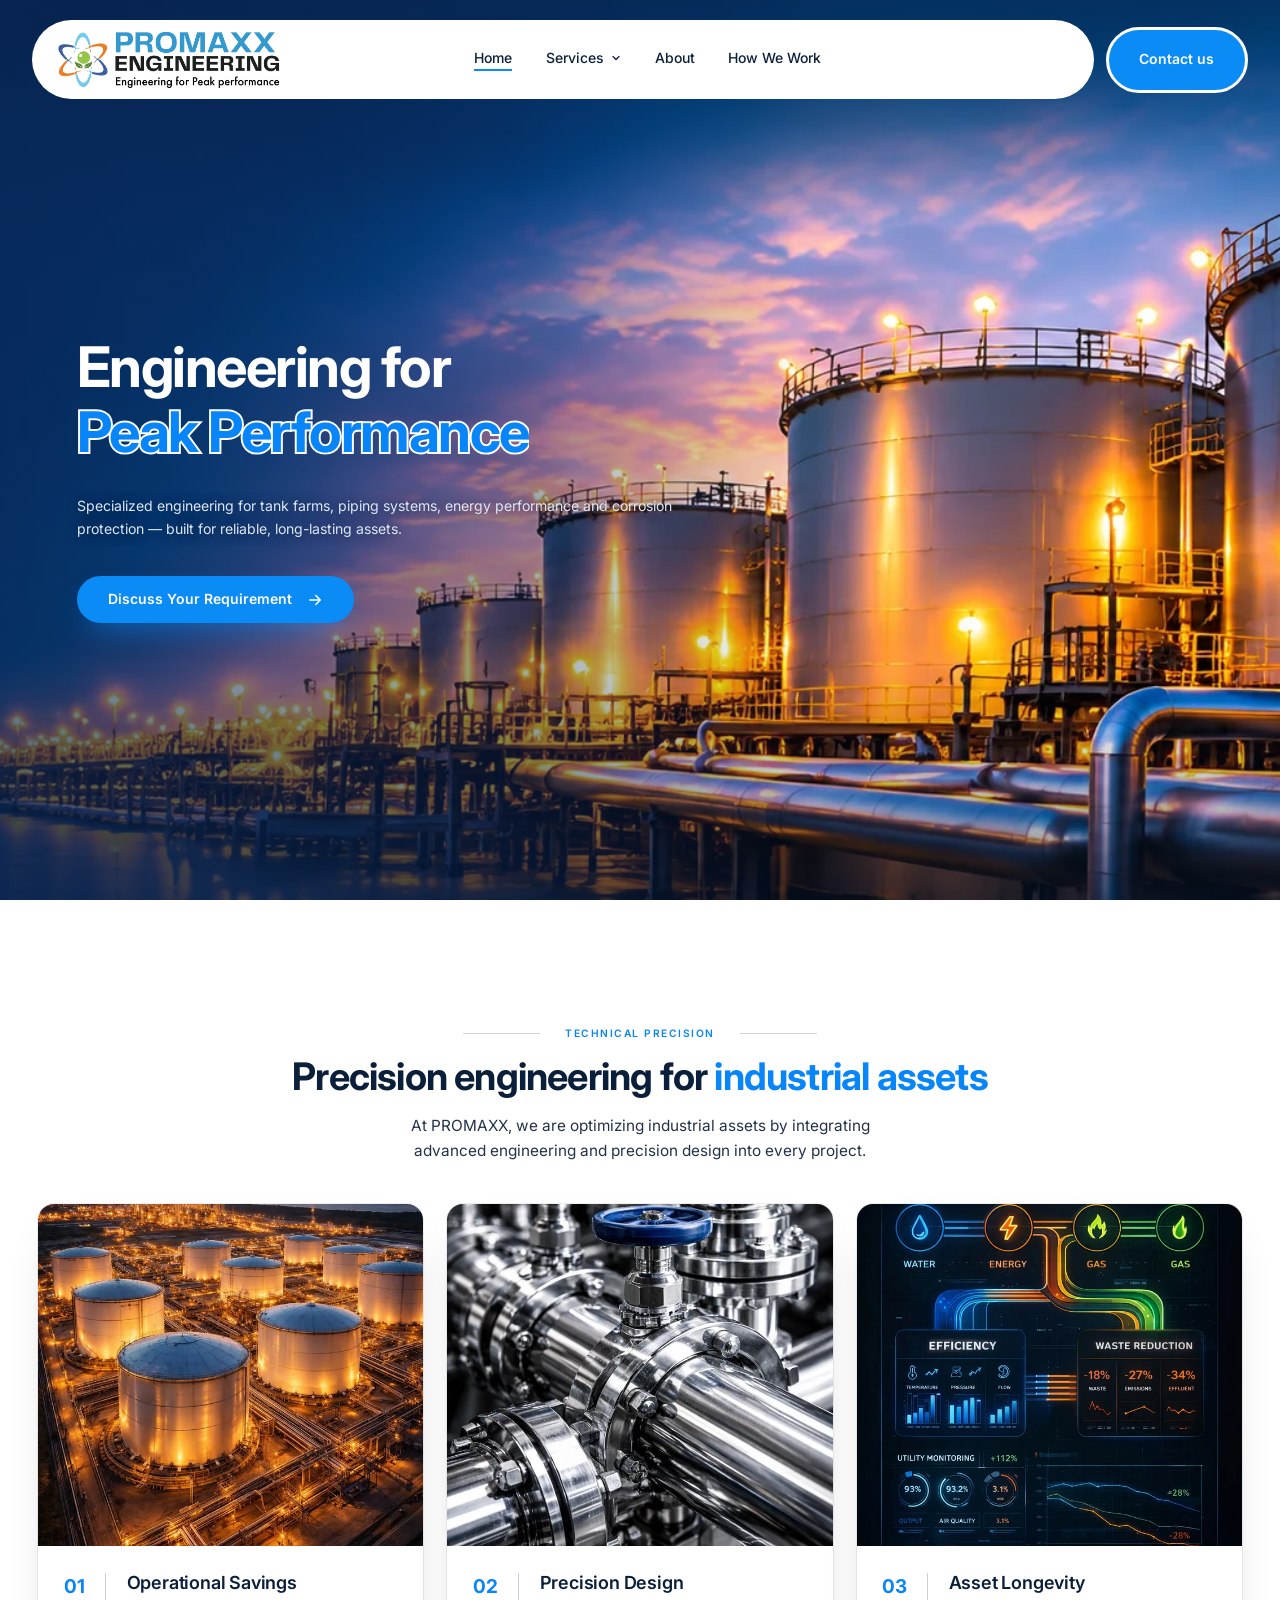
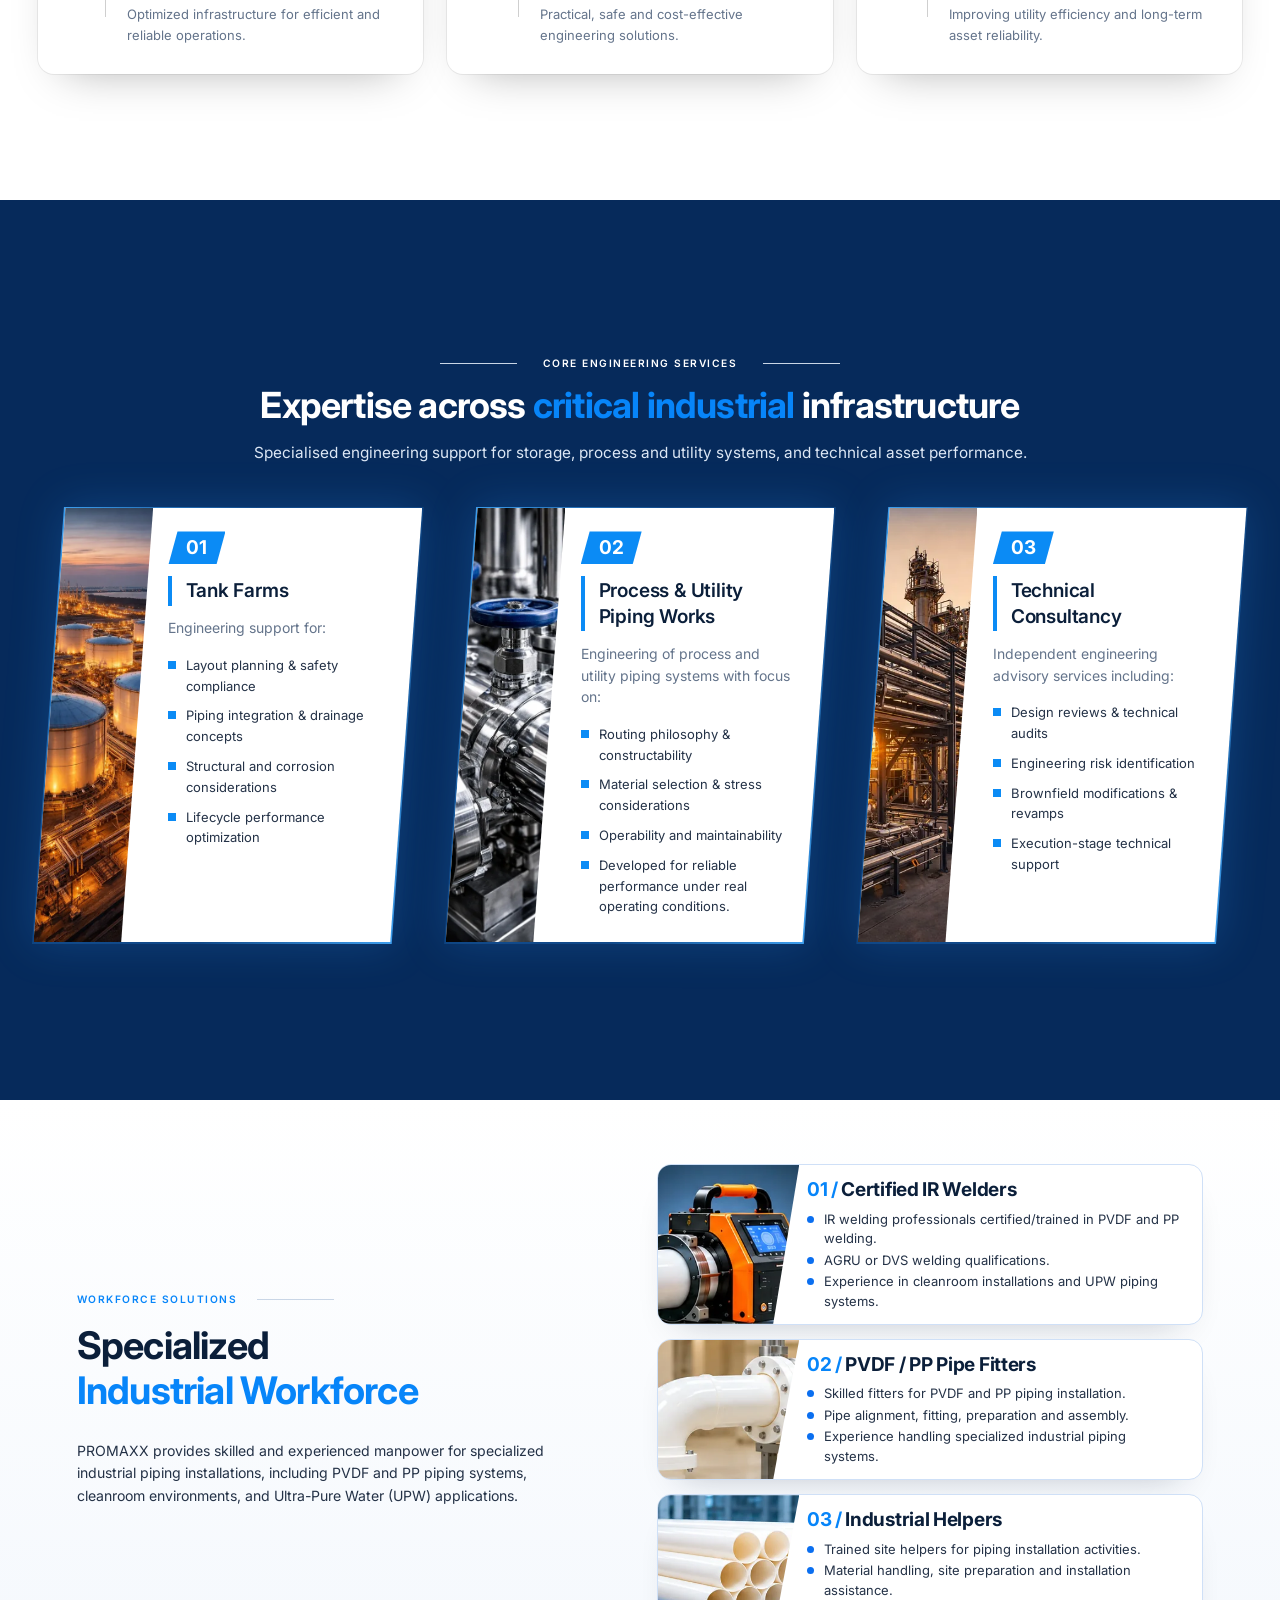
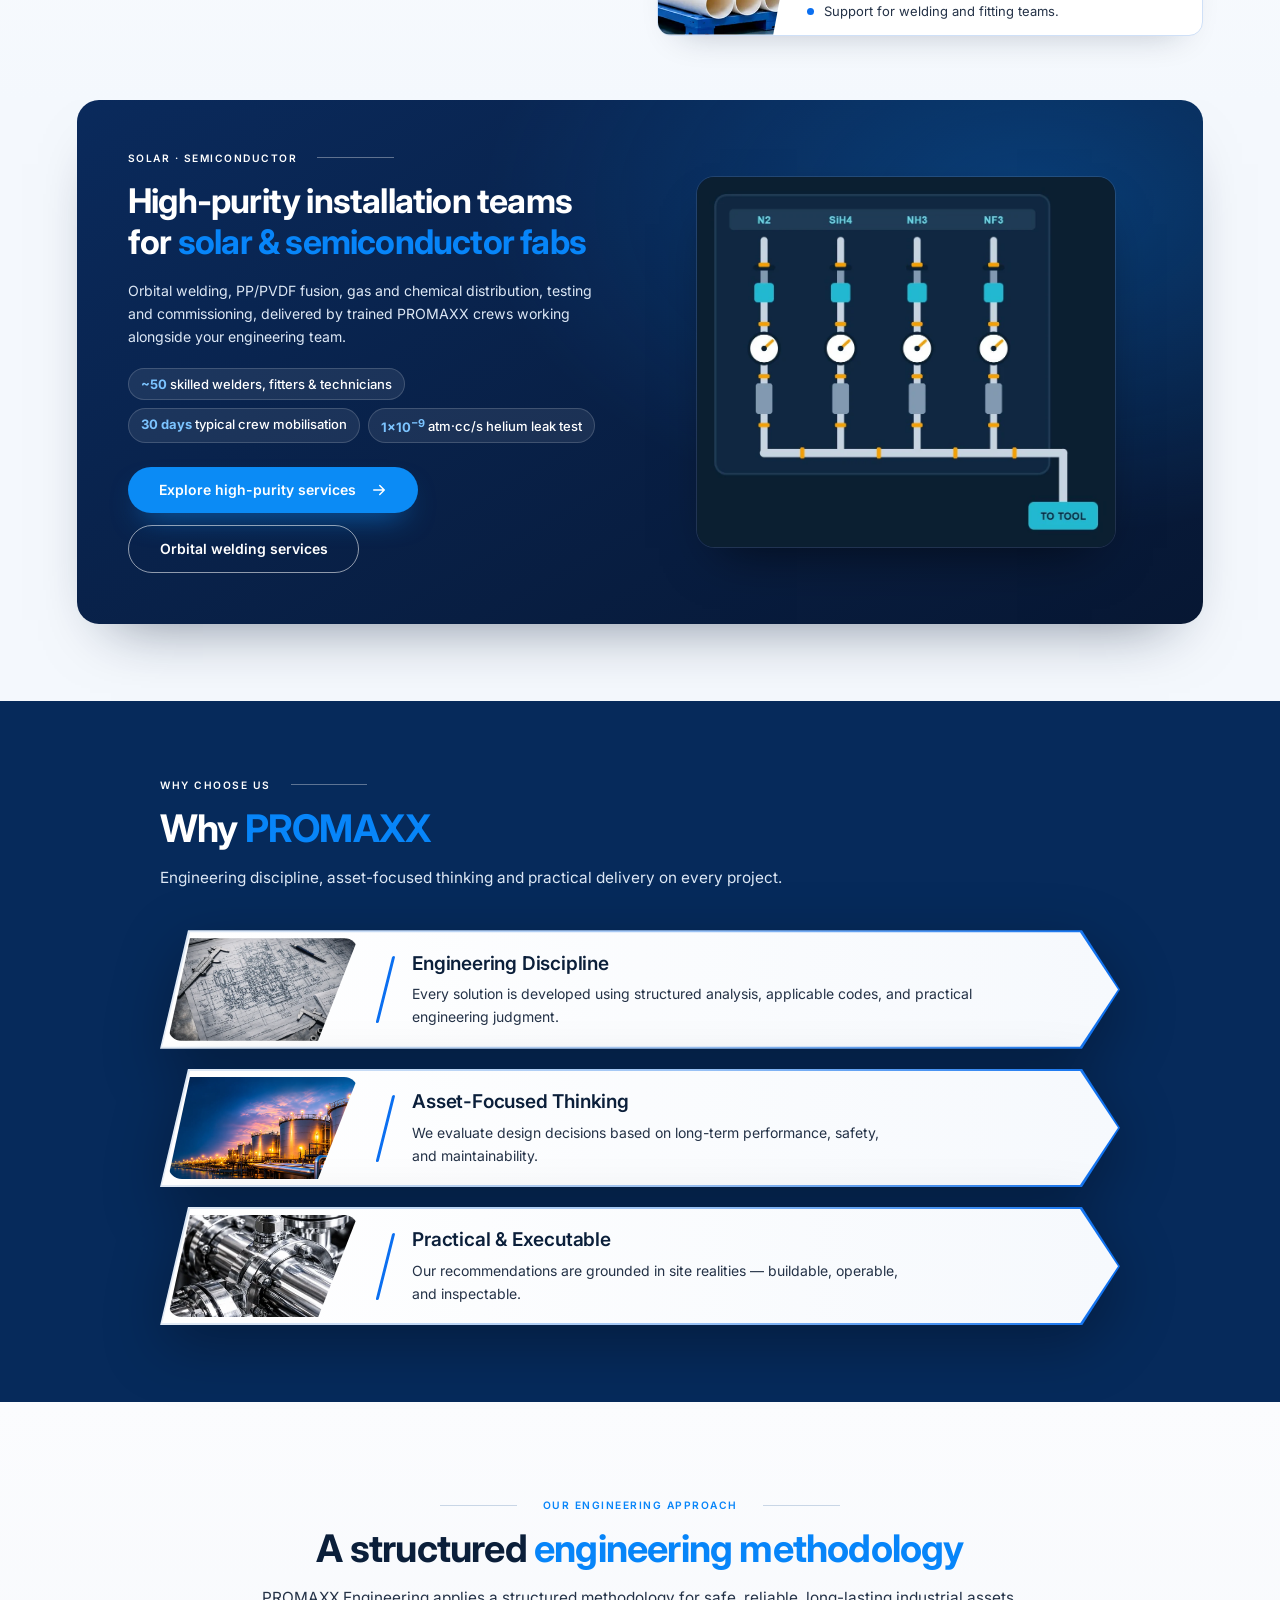
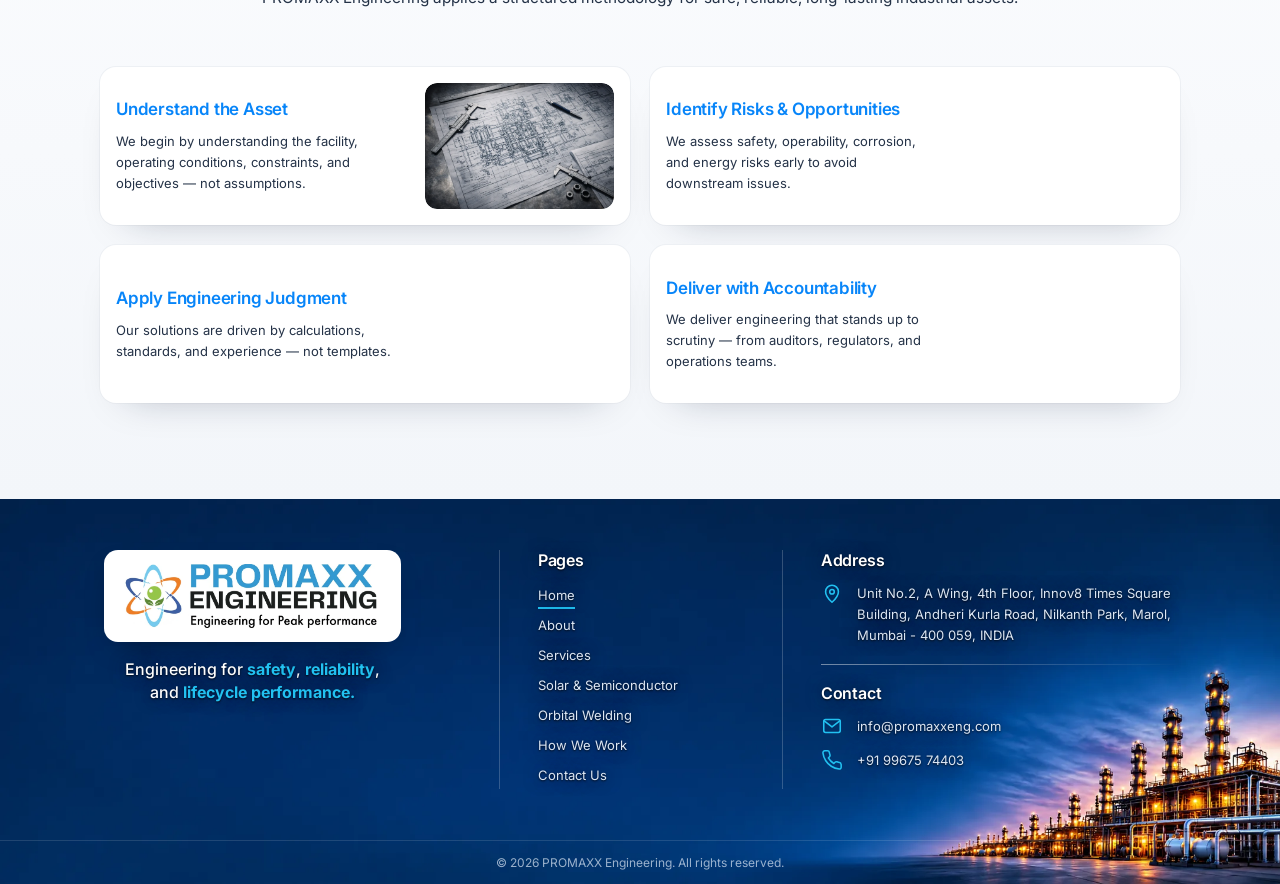
==== commit 6dcd33e2: "Use clean URLs for every internal link Home and the logo linked to index.html, so it showed in the a" ====
--- a/docs/index.html
+++ b/docs/index.html
@@ -71,17 +71,17 @@
 
   <nav class="nav" data-reveal="fade" aria-label="Main">
     <div class="nav-pill">
-      <a class="nav-logo" data-reveal="up" data-reveal-delay="100" href="index.html" aria-label="PROMAXX Engineering home">
+      <a class="nav-logo" data-reveal="up" data-reveal-delay="100" href="/" aria-label="PROMAXX Engineering home">
         <img src="img/promaxx-logo.webp" width="869" height="216" alt="PROMAXX Engineering — Engineering for Peak performance">
       </a>
       <div class="nav-links" data-reveal-stagger="up" data-reveal-delay="200" data-reveal-step="100">
-        <a href="index.html" aria-current="page">Home</a>
+        <a href="/" aria-current="page">Home</a>
         <div class="nav-dd">
           <button class="nav-dd-btn" type="button" aria-expanded="false" aria-controls="dd-services">Services<svg width="12" height="12" viewBox="0 0 24 24" fill="none" stroke="currentColor" stroke-width="2.4" stroke-linecap="round" stroke-linejoin="round" aria-hidden="true"><path d="M6 9l6 6 6-6"/></svg></button>
           <div class="nav-dd-panel" id="dd-services">
             <a href="#services"><b>Core engineering</b><span>Tank farms, process piping, consultancy</span></a>
-            <a href="solar-semiconductor.html"><b>Solar &amp; Semiconductor</b><span>High-purity installation teams</span></a>
-            <a href="orbital-welding.html"><b>Orbital Welding</b><span>UHP gas lines and EP tubing</span></a>
+            <a href="/solar-semiconductor"><b>Solar &amp; Semiconductor</b><span>High-purity installation teams</span></a>
+            <a href="/orbital-welding"><b>Orbital Welding</b><span>UHP gas lines and EP tubing</span></a>
           </div>
         </div>
         <a href="#why">About</a>
@@ -91,17 +91,17 @@
         <span></span><span></span><span></span>
       </button>
     </div>
-    <a class="nav-cta" data-reveal="scale" data-reveal-delay="450" href="contact.html">Contact us</a>
+    <a class="nav-cta" data-reveal="scale" data-reveal-delay="450" href="/contact">Contact us</a>
   </nav>
   <div class="mobile-menu" id="mobile-menu">
-    <a href="index.html" aria-current="page">Home</a>
+    <a href="/" aria-current="page">Home</a>
     <span class="mm-label">Services</span>
     <a class="mm-sub" href="#services">Core engineering</a>
-    <a class="mm-sub" href="solar-semiconductor.html">Solar &amp; Semiconductor</a>
-    <a class="mm-sub" href="orbital-welding.html">Orbital Welding</a>
+    <a class="mm-sub" href="/solar-semiconductor">Solar &amp; Semiconductor</a>
+    <a class="mm-sub" href="/orbital-welding">Orbital Welding</a>
     <a href="#why">About</a>
     <a href="#approach">How We Work</a>
-    <a class="mm-cta" href="contact.html">Contact us</a>
+    <a class="mm-cta" href="/contact">Contact us</a>
   </div>
 
   <div class="hero-body">
@@ -110,7 +110,7 @@
       <span class="line"><span data-mask="450" class="accent">Peak Performance</span></span>
     </h1>
     <p class="hero-text hv hv-white" data-reveal="up" data-reveal-delay="700">Specialized engineering for tank farms, piping systems, energy performance and corrosion protection — built for reliable, long-lasting assets.</p>
-    <a class="btn-primary hc" data-reveal="up" data-reveal-delay="900" href="contact.html">Discuss Your Requirement<svg class="arrow" width="18" height="18" viewBox="0 0 24 24" fill="none" stroke="currentColor" stroke-width="2" stroke-linecap="round" stroke-linejoin="round" aria-hidden="true"><path d="M5 12h14M13 6l6 6-6 6"/></svg></a>
+    <a class="btn-primary hc" data-reveal="up" data-reveal-delay="900" href="/contact">Discuss Your Requirement<svg class="arrow" width="18" height="18" viewBox="0 0 24 24" fill="none" stroke="currentColor" stroke-width="2" stroke-linecap="round" stroke-linejoin="round" aria-hidden="true"><path d="M5 12h14M13 6l6 6-6 6"/></svg></a>
   </div>
 </header>
 
@@ -284,8 +284,8 @@
         <li><b>1×10<sup>−9</sup></b> atm·cc/s helium leak test</li>
       </ul>
       <div class="btn-row">
-        <a class="btn-primary hc" href="solar-semiconductor.html">Explore high-purity services<svg class="arrow" width="18" height="18" viewBox="0 0 24 24" fill="none" stroke="currentColor" stroke-width="2" stroke-linecap="round" stroke-linejoin="round" aria-hidden="true"><path d="M5 12h14M13 6l6 6-6 6"/></svg></a>
-        <a class="btn-outline teaser-orbital" href="orbital-welding.html">Orbital welding services</a>
+        <a class="btn-primary hc" href="/solar-semiconductor">Explore high-purity services<svg class="arrow" width="18" height="18" viewBox="0 0 24 24" fill="none" stroke="currentColor" stroke-width="2" stroke-linecap="round" stroke-linejoin="round" aria-hidden="true"><path d="M5 12h14M13 6l6 6-6 6"/></svg></a>
+        <a class="btn-outline teaser-orbital" href="/orbital-welding">Orbital welding services</a>
       </div>
     </div>
     <div class="hp-teaser-media"><img src="img/hp-gas-panel.webp" width="980" height="867" alt="Illustration of a gas distribution panel feeding process gas lines to a tool" loading="lazy" decoding="async"></div>
@@ -386,13 +386,13 @@
       <div class="f-col f-pages">
         <h4 class="hv hv-cyan static">Pages</h4>
         <div class="f-links">
-          <a href="index.html" aria-current="page">Home</a>
+          <a href="/" aria-current="page">Home</a>
           <a href="#why">About</a>
           <a href="#services">Services</a>
-          <a href="solar-semiconductor.html">Solar &amp; Semiconductor</a>
-          <a href="orbital-welding.html">Orbital Welding</a>
+          <a href="/solar-semiconductor">Solar &amp; Semiconductor</a>
+          <a href="/orbital-welding">Orbital Welding</a>
           <a href="#approach">How We Work</a>
-          <a href="contact.html">Contact Us</a>
+          <a href="/contact">Contact Us</a>
         </div>
       </div>
       <div class="f-col f-contact">
